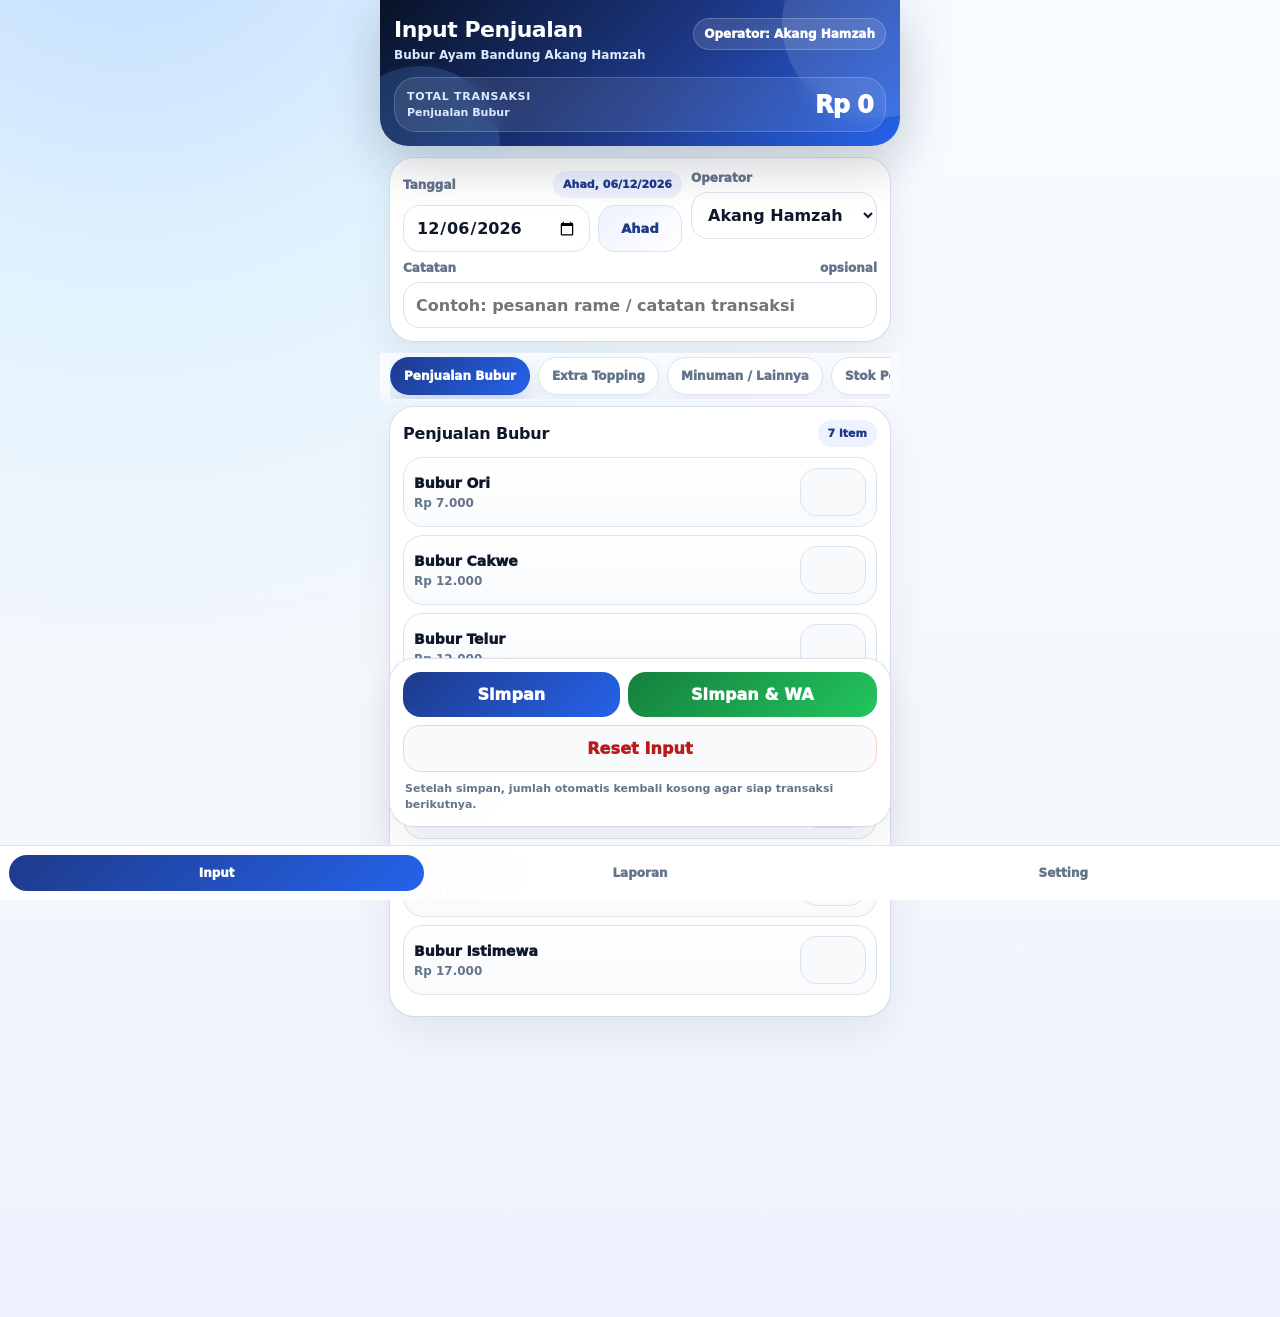
==== index1.html @ 3e0a3808 "Update and rename style.css to index1.html" ====
<!doctype html>
<html lang="id">
<head>
<meta charset="utf-8">
<meta name="viewport" content="width=device-width,initial-scale=1,viewport-fit=cover">
<title>Input Penjualan</title>
<style>
:root{
  --bg:#f4f7fb;--card:#ffffff;--text:#0f172a;--muted:#64748b;
  --primary:#1e3a8a;--accent:#2563eb;--line:#dbe3ef;
  --success:#15803d;--danger:#b91c1c;--soft:#eef2ff;--warning:#f59e0b;
}
*{box-sizing:border-box;-webkit-tap-highlight-color:transparent}
html{scroll-behavior:smooth}
body{
  margin:0;font-family:Inter,ui-sans-serif,system-ui,-apple-system,Segoe UI,Arial,sans-serif;
  background:
    radial-gradient(circle at 10% -10%,#bfdbfe 0,#e0f2fe 22%,transparent 46%),
    linear-gradient(180deg,#f8fbff 0%,var(--bg) 58%,#eef2ff 100%);
  color:var(--text);padding-bottom:106px;min-height:100vh;
}
button,input,select,textarea{font:inherit}
button{border:0;cursor:pointer}
.shell{max-width:520px;margin:0 auto}
.hero{
  position:sticky;top:0;z-index:20;overflow:hidden;color:white;
  background:linear-gradient(135deg,#081226 0%,var(--primary) 56%,var(--accent) 100%);
  padding:18px 14px 14px;border-radius:0 0 28px 28px;
  box-shadow:0 18px 50px #0f172a38;
}
.hero:before{content:"";position:absolute;right:-72px;top:-72px;width:190px;height:190px;border-radius:999px;background:#ffffff1f}
.hero:after{content:"";position:absolute;left:-40px;bottom:-80px;width:160px;height:160px;border-radius:999px;background:#60a5fa33}
.hero-inner{position:relative;z-index:1}
.topline{display:flex;align-items:flex-start;justify-content:space-between;gap:10px}
h1{margin:0;font-size:22px;letter-spacing:-.5px;line-height:1.05}
.brand{margin:6px 0 0;color:#dbeafe;font-size:12px;font-weight:850;line-height:1.35}
.operator-badge{display:inline-flex;align-items:center;gap:6px;background:#ffffff1f;border:1px solid #ffffff33;padding:8px 10px;border-radius:999px;font-size:12px;font-weight:950;white-space:nowrap;color:white}
.total-panel{margin-top:14px;display:grid;grid-template-columns:1fr auto;gap:12px;align-items:end;background:#ffffff17;border:1px solid #ffffff2e;border-radius:22px;padding:12px;backdrop-filter:blur(12px)}
.total-label{font-size:11px;color:#dbeafe;font-weight:900;text-transform:uppercase;letter-spacing:.7px}.total-money{font-size:24px;font-weight:1000;letter-spacing:-.7px}.hero-mini{font-size:11px;color:#dbeafe;font-weight:800;margin-top:3px}.wrap{padding:12px 10px 4px}.card{background:color-mix(in srgb,var(--card) 96%,white);border:1px solid #ffffff;box-shadow:0 16px 38px #0f172a12,0 0 0 1px #dbe3ef;border-radius:24px;padding:12px;margin-bottom:12px}.info-grid{display:grid;grid-template-columns:1.2fr .8fr;gap:9px}.field-title{display:flex;align-items:center;justify-content:space-between;gap:8px;margin-bottom:7px;font-size:12px;font-weight:1000;color:var(--muted)}
input,select,textarea{width:100%;border:1px solid var(--line);border-radius:17px;padding:12px;background:#fff;color:var(--text);outline:none;font-weight:900;min-height:46px}input:focus,select:focus,textarea:focus{border-color:#93c5fd;box-shadow:0 0 0 4px #dbeafe}.datebox{display:grid;grid-template-columns:1fr 84px;gap:8px}.day-chip{display:flex;align-items:center;justify-content:center;border-radius:17px;background:linear-gradient(135deg,var(--soft),#fff);border:1px solid var(--line);color:var(--primary);font-weight:1000;font-size:13px;min-height:46px}.catatan-wrap{margin-top:9px}.tabs-wrap{position:sticky;top:142px;z-index:15;padding:0 10px 8px;margin:0 -10px;background:linear-gradient(180deg,#f8fbff 0%,#f8fbffee 70%,transparent 100%)}.tabs{display:flex;gap:8px;overflow-x:auto;padding:4px 0;scrollbar-width:none}.tabs::-webkit-scrollbar{display:none}.tab-btn{flex:0 0 auto;padding:11px 13px;border-radius:999px;background:#fff;border:1px solid var(--line);box-shadow:0 8px 18px #0f172a0d;color:var(--muted);font-size:12px;font-weight:1000;white-space:nowrap}.tab-btn.on{background:linear-gradient(135deg,var(--primary),var(--accent));color:#fff;border-color:transparent;box-shadow:0 12px 24px #1e3a8a2e}.tab-panel{display:none}.tab-panel.on{display:block;animation:rise .18s ease-out}@keyframes rise{from{opacity:.3;transform:translateY(5px)}to{opacity:1;transform:none}}.section-title{display:flex;align-items:center;justify-content:space-between;gap:9px;margin-bottom:10px}.section-title b{font-size:16px;letter-spacing:-.2px}.pill{background:var(--soft);color:var(--primary);padding:7px 10px;border-radius:999px;font-weight:1000;font-size:11px;white-space:nowrap}.item-card{display:grid;grid-template-columns:1fr 66px;gap:9px;align-items:center;border:1px solid var(--line);border-radius:20px;padding:10px;margin:8px 0;background:linear-gradient(180deg,#fff,#f8fafc)}.item-card:focus-within{border-color:#93c5fd;box-shadow:0 0 0 4px #dbeafe}.item-name{font-weight:1000;font-size:14px;line-height:1.25}.price{margin-top:4px;font-size:12px;color:var(--muted);font-weight:900}.qty{height:48px;font-size:21px;font-weight:1000;text-align:center;border-radius:17px;background:#f8fafc;padding:6px}.qty.is-zero{color:transparent}.qty.is-zero:focus{color:var(--text)}.stok-card{border:1px solid var(--line);border-radius:20px;padding:10px;margin:8px 0;background:#fff}.stok-name{font-weight:1000;margin-bottom:9px;font-size:14px}.stok-grid{display:grid;grid-template-columns:1fr 1fr 1fr;gap:7px}.stok-label{font-size:10px;color:var(--muted);font-weight:950;margin-bottom:5px}.stok-grid input{min-height:42px;border-radius:14px;padding:8px;text-align:center}.stok-sisa{background:#f8fafc;color:var(--primary)}.check-grid{display:grid;grid-template-columns:1fr 1fr;gap:8px}.check-card{border:1px solid var(--line);border-radius:18px;padding:9px;background:#fff}.check-name{font-weight:1000;font-size:12px;line-height:1.25;margin-bottom:8px;min-height:30px}.seg{display:grid;grid-template-columns:1fr 1fr;gap:5px}.seg input{display:none}.seg span{display:block;text-align:center;border:1px solid var(--line);border-radius:13px;padding:8px 4px;font-size:11px;font-weight:1000;color:var(--muted);background:#f8fafc}.seg input:checked+span.cukup{background:#dcfce7;color:#166534;border-color:#86efac}.seg input:checked+span.kurang{background:#fee2e2;color:#991b1b;border-color:#fca5a5}.action-card{position:sticky;bottom:74px;z-index:16;margin-top:2px;background:#fffffff4;backdrop-filter:blur(16px)}.action-row{display:grid;grid-template-columns:1fr 1.15fr;gap:8px}.btn{width:100%;border-radius:18px;padding:13px 10px;font-weight:1000;letter-spacing:.1px}.primary{background:linear-gradient(135deg,var(--primary),var(--accent));color:white}.green{background:linear-gradient(135deg,var(--success),#22c55e);color:white}.ghost{background:#f8fafc;color:var(--danger);border:1px solid #fecaca}.small{font-size:11px;color:var(--muted);font-weight:800;line-height:1.45;margin:9px 2px 0}.nav{position:fixed;left:0;right:0;bottom:0;background:#fffffff2;backdrop-filter:blur(18px);border-top:1px solid var(--line);display:grid;grid-template-columns:repeat(3,1fr);gap:8px;padding:9px max(9px,env(safe-area-inset-left)) calc(9px + env(safe-area-inset-bottom));z-index:30}.nav a{border-radius:18px;padding:11px 6px;text-align:center;text-decoration:none;font-weight:1000;color:var(--muted);font-size:12px}.nav a.on{background:linear-gradient(135deg,var(--primary),var(--accent));color:white}.empty{border:1px dashed var(--line);border-radius:18px;padding:18px;text-align:center;color:var(--muted);font-weight:900;background:#f8fafc}@media(max-width:390px){.hero{padding-left:12px;padding-right:12px}.info-grid{grid-template-columns:1fr}.datebox{grid-template-columns:1fr 78px}.tab-btn{padding:10px 11px}.check-grid{grid-template-columns:1fr}.item-card{grid-template-columns:1fr 62px}.qty{height:45px;font-size:20px}.total-money{font-size:22px}.action-row{grid-template-columns:1fr}}
</style>
</head>
<body>
<div class="shell">
<header class="hero">
  <div class="hero-inner">
    <div class="topline">
      <div><h1>Input Penjualan</h1><p class="brand" data-brand></p></div>
      <div class="operator-badge" id="operatorBadge">Operator: -</div>
    </div>
    <div class="total-panel">
      <div><div class="total-label">Total transaksi</div><div class="hero-mini" id="activeInfo">Siap input</div></div>
      <div class="total-money" id="grand">Rp 0</div>
    </div>
  </div>
</header>
<main class="wrap">
  <section class="card">
    <div class="info-grid">
      <div>
        <div class="field-title"><span>Tanggal</span><span class="pill" id="hariMini">-</span></div>
        <div class="datebox"><input type="date" id="tanggal" onchange="updateHari()"><div class="day-chip" id="hariBox">-</div></div>
      </div>
      <div>
        <div class="field-title"><span>Operator</span></div>
        <select id="operator" onchange="setOperatorBadge()"></select>
      </div>
    </div>
    <div class="catatan-wrap">
      <div class="field-title"><span>Catatan</span><span>opsional</span></div>
      <input id="catatan" placeholder="Contoh: pesanan rame / catatan transaksi">
    </div>
  </section>

  <div class="tabs-wrap"><div class="tabs" id="tabs"></div></div>
  <div id="area"></div>

  <section class="card action-card">
    <div class="action-row">
      <button class="btn primary" onclick="simpan()">Simpan</button>
      <button class="btn green" onclick="kirimWA()">Simpan & WA</button>
    </div>
    <button class="btn ghost" onclick="resetForm()" style="margin-top:8px">Reset Input</button>
    <p class="small">Setelah simpan, jumlah otomatis kembali kosong agar siap transaksi berikutnya.</p>
  </section>
</main>
<div id="navbox"></div>
</div>
<script>
const DEFAULT_ITEMS={
  produk:[{nama:'Bubur Ori',harga:7000},{nama:'Bubur Cakwe',harga:12000},{nama:'Bubur Telur',harga:12000},{nama:'Bubur Ayam Suwir',harga:15000},{nama:'Bubur Abon',harga:17000},{nama:'Bubur Spesial',harga:13000},{nama:'Bubur Istimewa',harga:17000}],
  extra:[{nama:'Cakwe',harga:2000},{nama:'Ayam Suwir',harga:3000},{nama:'Abon',harga:5000},{nama:'Irisan Telur Dadar',harga:1000},{nama:'Telur Rebus',harga:1000},{nama:'Kuah',harga:500},{nama:'Krupuk',harga:500}],
  minuman:[{nama:'Puyuh',harga:3000},{nama:'Cleo',harga:1000},{nama:'Teh Anget',harga:3000},{nama:'Es Teh',harga:3000}],
  stok:['Paper Bowl','Tali Segel','Sendok','Krupuk','Kripik Pangsit','Bawang Goreng','Kacang Kedelai'],
  kurang:['Cleo','Tisu','Plastik Kecap','Plastik Kuah','Plastik Sambal','Kecap Asin','Kecap Manis','Lada','Kresek Kecil','Kresek Tanggung','Kresek Besar'],
  labels:{produk:'Penjualan Bubur',extra:'Extra Topping',minuman:'Minuman / Lainnya',stok:'Stok Perlengkapan',kurang:'Cek Barang'}
};
const DEFAULT_THEME={brand:'Bubur Ayam Bandung Akang Hamzah',bg:'#f4f7fb',card:'#ffffff',text:'#0f172a',primary:'#1e3a8a',accent:'#2563eb',success:'#15803d',danger:'#b91c1c'};
const DEFAULT_OPERATORS=['Akang Hamzah','Operator 1','Operator 2'];
let activeTab=localStorage.getItem('active_input_tab')||'produk';
function today(){return new Date(Date.now()-new Date().getTimezoneOffset()*60000).toISOString().slice(0,10)}
function namaHari(tgl){const hari=['Ahad','Senin','Selasa','Rabu','Kamis',"Jum'at",'Sabtu'];return hari[new Date(tgl).getDay()]||''}
function rp(n){return 'Rp '+Number(n||0).toLocaleString('id-ID')}
function clone(o){return JSON.parse(JSON.stringify(o))}
function safeJSON(key,def){try{return JSON.parse(localStorage.getItem(key)||'null')||def}catch(e){return def}}
function esc(s){return String(s??'').replace(/[&<>"']/g,m=>({'&':'&amp;','<':'&lt;','>':'&gt;','"':'&quot;',"'":'&#039;'}[m]))}
function getItems(){let x=safeJSON('app_items',null);if(!x){x=clone(DEFAULT_ITEMS);localStorage.setItem('app_items',JSON.stringify(x))}if(!x.labels)x.labels=clone(DEFAULT_ITEMS.labels);['produk','extra','minuman','stok','kurang'].forEach(k=>{if(!x[k])x[k]=clone(DEFAULT_ITEMS[k])});return x}
function getTheme(){return Object.assign({},DEFAULT_THEME,safeJSON('app_theme',{}))}
function getOperators(){let ops=safeJSON('app_operators',null);if(!Array.isArray(ops)||!ops.length){ops=clone(DEFAULT_OPERATORS);localStorage.setItem('app_operators',JSON.stringify(ops))}return ops}
function applyTheme(){const t=getTheme();['bg','card','text','primary','accent','success','danger'].forEach(k=>document.documentElement.style.setProperty('--'+k,t[k]));document.querySelector('[data-brand]').textContent=t.brand||DEFAULT_THEME.brand}
function nav(active){return `<nav class="nav"><a class="${active==='input'?'on':''}" href="index.html">Input</a><a class="${active==='laporan'?'on':''}" href="laporan.html">Laporan</a><a class="${active==='setting'?'on':''}" href="setting.html">Setting</a></nav>`}
let items=getItems();
function label(k,fallback){return (items.labels&&items.labels[k])||fallback}
function renderOperator(){const ops=getOperators();operator.innerHTML=ops.map(n=>`<option value="${esc(n)}">${esc(n)}</option>`).join('');operator.value=localStorage.getItem('last_operator')||ops[0]||'';setOperatorBadge()}
function updateHari(){const h=namaHari(tanggal.value);hariBox.textContent=h;hariMini.textContent=h?`${h}, ${formatTanggalPendek(tanggal.value)}`:'-'}
function formatTanggalPendek(t){if(!t)return '-';const [y,m,d]=t.split('-');return `${d}/${m}/${y}`}
function setOperatorBadge(){localStorage.setItem('last_operator',operator.value||'');operatorBadge.textContent='Operator: '+(operator.value||'-')}
function qtyInput(id){return `<input class="qty is-zero" type="number" inputmode="numeric" min="0" value="0" id="${id}" onfocus="clearZero(this)" onblur="restoreZero(this)" oninput="markZero(this);hitung()">`}
function clearZero(el){if(el.value==='0')el.value='';markZero(el)}
function restoreZero(el){if(el.value===''||Number(el.value)<0)el.value='0';markZero(el);hitung()}
function markZero(el){el.classList.toggle('is-zero',Number(el.value||0)===0)}
function switchTab(k){activeTab=k;localStorage.setItem('active_input_tab',k);document.querySelectorAll('.tab-btn').forEach(b=>b.classList.toggle('on',b.dataset.tab===k));document.querySelectorAll('.tab-panel').forEach(p=>p.classList.toggle('on',p.id==='panel_'+k));activeInfo.textContent=document.querySelector(`.tab-btn[data-tab="${k}"]`)?.textContent||'Siap input'}
function renderTabs(){const data=[['produk',label('produk','Penjualan Bubur')],['extra',label('extra','Extra Topping')],['minuman',label('minuman','Minuman / Lainnya')],['stok',label('stok','Stok Perlengkapan')],['kurang',label('kurang','Cek Barang')]];tabs.innerHTML=data.map(([k,t])=>`<button class="tab-btn ${activeTab===k?'on':''}" data-tab="${k}" onclick="switchTab('${k}')">${esc(t)}</button>`).join('')}
function renderItemPanel(key,title){let list=items[key]||[];return `<section class="card tab-panel ${activeTab===key?'on':''}" id="panel_${key}"><div class="section-title"><b>${esc(title)}</b><span class="pill">${list.length} item</span></div>${list.length?list.map((it,i)=>`<div class="item-card"><div><div class="item-name">${esc(it.nama)}</div><div class="price">${rp(it.harga)}</div></div>${qtyInput(`${key}_${i}`)}</div>`).join(''):'<div class="empty">Belum ada item.</div>'}</section>`}
function renderStokPanel(){return `<section class="card tab-panel ${activeTab==='stok'?'on':''}" id="panel_stok"><div class="section-title"><b>${esc(label('stok','Stok Perlengkapan'))}</b><span class="pill">Awal - Laku = Sisa</span></div>${items.stok.map((n,i)=>`<div class="stok-card"><div class="stok-name">${esc(n)}</div><div class="stok-grid"><div><div class="stok-label">Awal</div><input type="number" inputmode="numeric" min="0" value="0" id="stok_awal_${i}" onfocus="clearZero(this)" onblur="restoreZero(this)" oninput="markZero(this);hitungStok(${i})" class="is-zero"></div><div><div class="stok-label">Laku</div><input type="number" inputmode="numeric" min="0" value="0" id="stok_laku_${i}" onfocus="clearZero(this)" onblur="restoreZero(this)" oninput="markZero(this);hitungStok(${i})" class="is-zero"></div><div><div class="stok-label">Sisa</div><input class="stok-sisa" type="number" id="stok_sisa_${i}" value="0" readonly></div></div></div>`).join('')}</section>`}
function renderKurangPanel(){return `<section class="card tab-panel ${activeTab==='kurang'?'on':''}" id="panel_kurang"><div class="section-title"><b>${esc(label('kurang','Cek Barang'))}</b><span class="pill">Cukup / Kurang</span></div><div class="check-grid">${items.kurang.map((n,i)=>`<div class="check-card"><div class="check-name">${esc(n)}</div><div class="seg"><label><input type="radio" name="cek_${i}" value="cukup" checked><span class="cukup">Cukup</span></label><label><input type="radio" name="cek_${i}" value="kurang"><span class="kurang">Kurang</span></label></div></div>`).join('')}</div></section>`}
function render(){renderTabs();area.innerHTML=renderItemPanel('produk',label('produk','Penjualan Bubur'))+renderItemPanel('extra',label('extra','Extra Topping'))+renderItemPanel('minuman',label('minuman','Minuman / Lainnya'))+renderStokPanel()+renderKurangPanel();document.querySelectorAll('.qty,input[type=number]').forEach(markZero);switchTab(activeTab);hitung()}
function hitungStok(i){const awal=+document.getElementById('stok_awal_'+i).value||0;const laku=+document.getElementById('stok_laku_'+i).value||0;document.getElementById('stok_sisa_'+i).value=Math.max(awal-laku,0)}
function ambilKel(k){return items[k].map((it,i)=>{let el=document.getElementById(`${k}_${i}`);let jumlah=+el?.value||0;return {nama:it.nama,harga:+it.harga||0,jumlah,total:jumlah*(+it.harga||0)}})}
function statusCek(i){return document.querySelector(`input[name="cek_${i}"]:checked`)?.value||'cukup'}
function buatData(){let produk=ambilKel('produk'),extra=ambilKel('extra'),minuman=ambilKel('minuman');let total=[...produk,...extra,...minuman].reduce((a,b)=>a+b.total,0);return {id:Date.now(),waktu:new Date().toLocaleString('id-ID'),tanggal:tanggal.value,hari:namaHari(tanggal.value),operator:operator.value||'',catatan:catatan.value,labels:items.labels||{},produk,extra,minuman,stok:items.stok.map((nama,i)=>{let awal=+document.getElementById('stok_awal_'+i).value||0;let laku=+document.getElementById('stok_laku_'+i).value||0;let sisa=Math.max(awal-laku,0);return {nama,awal,laku,sisa}}),kurang:items.kurang.map((nama,i)=>{let status=statusCek(i);return {nama,status,kurang:status==='kurang'}}),total}}
function hitung(){let total=0;['produk','extra','minuman'].forEach(k=>items[k].forEach((it,i)=>{total+=(+document.getElementById(`${k}_${i}`)?.value||0)*(+it.harga||0)}));grand.textContent=rp(total)}
function simpan(noAlert=false){let d=buatData();let key='laporan_'+d.tanggal;let arr=safeJSON(key,[]);if(!Array.isArray(arr))arr=[arr];arr.push(d);localStorage.setItem(key,JSON.stringify(arr));if(!noAlert)alert('Tersimpan');resetForm();updateHari()}
function resetForm(){document.querySelectorAll('input[type=number]:not([readonly])').forEach(x=>{x.value='0';markZero(x)});document.querySelectorAll('[id^="stok_sisa_"]').forEach(x=>x.value='0');document.querySelectorAll('.seg input[value="cukup"]').forEach(x=>x.checked=true);catatan.value='';hitung()}
function kirimWA(){let d=buatData();simpan(true);let txt=`*LAPORAN PENJUALAN*\nHari/Tanggal: ${d.hari}, ${d.tanggal}\nWaktu: ${d.waktu}\nOperator: ${d.operator||'-'}\n\n`;[['produk',label('produk','Penjualan Bubur')],['extra',label('extra','Extra Topping')],['minuman',label('minuman','Minuman / Lainnya')]].forEach(([k,judul])=>{let ada=d[k].filter(x=>x.jumlah>0);txt+=`*${judul}*\n`+(ada.length?ada.map(x=>`${x.nama} ${x.jumlah} = ${rp(x.total)}`).join('\n'):'-')+'\n\n'});let stokAda=d.stok.filter(x=>x.awal>0||x.laku>0||x.sisa>0);if(stokAda.length){txt+='*STOK PERLENGKAPAN*\n'+stokAda.map(x=>`${x.nama}: awal ${x.awal}, laku ${x.laku}, sisa ${x.sisa}`).join('\n')+'\n\n'}let kurang=d.kurang.filter(x=>x.kurang);if(kurang.length)txt+='*BARANG KURANG*\n'+kurang.map(x=>'- '+x.nama).join('\n')+'\n\n';txt+=`*TOTAL: ${rp(d.total)}*`;if(d.catatan)txt+=`\nCatatan: ${d.catatan}`;window.open('https://wa.me/?text='+encodeURIComponent(txt),'_blank')}
tanggal.value=today();navbox.innerHTML=nav('input');applyTheme();renderOperator();updateHari();render();
</script>
</body>
</html>
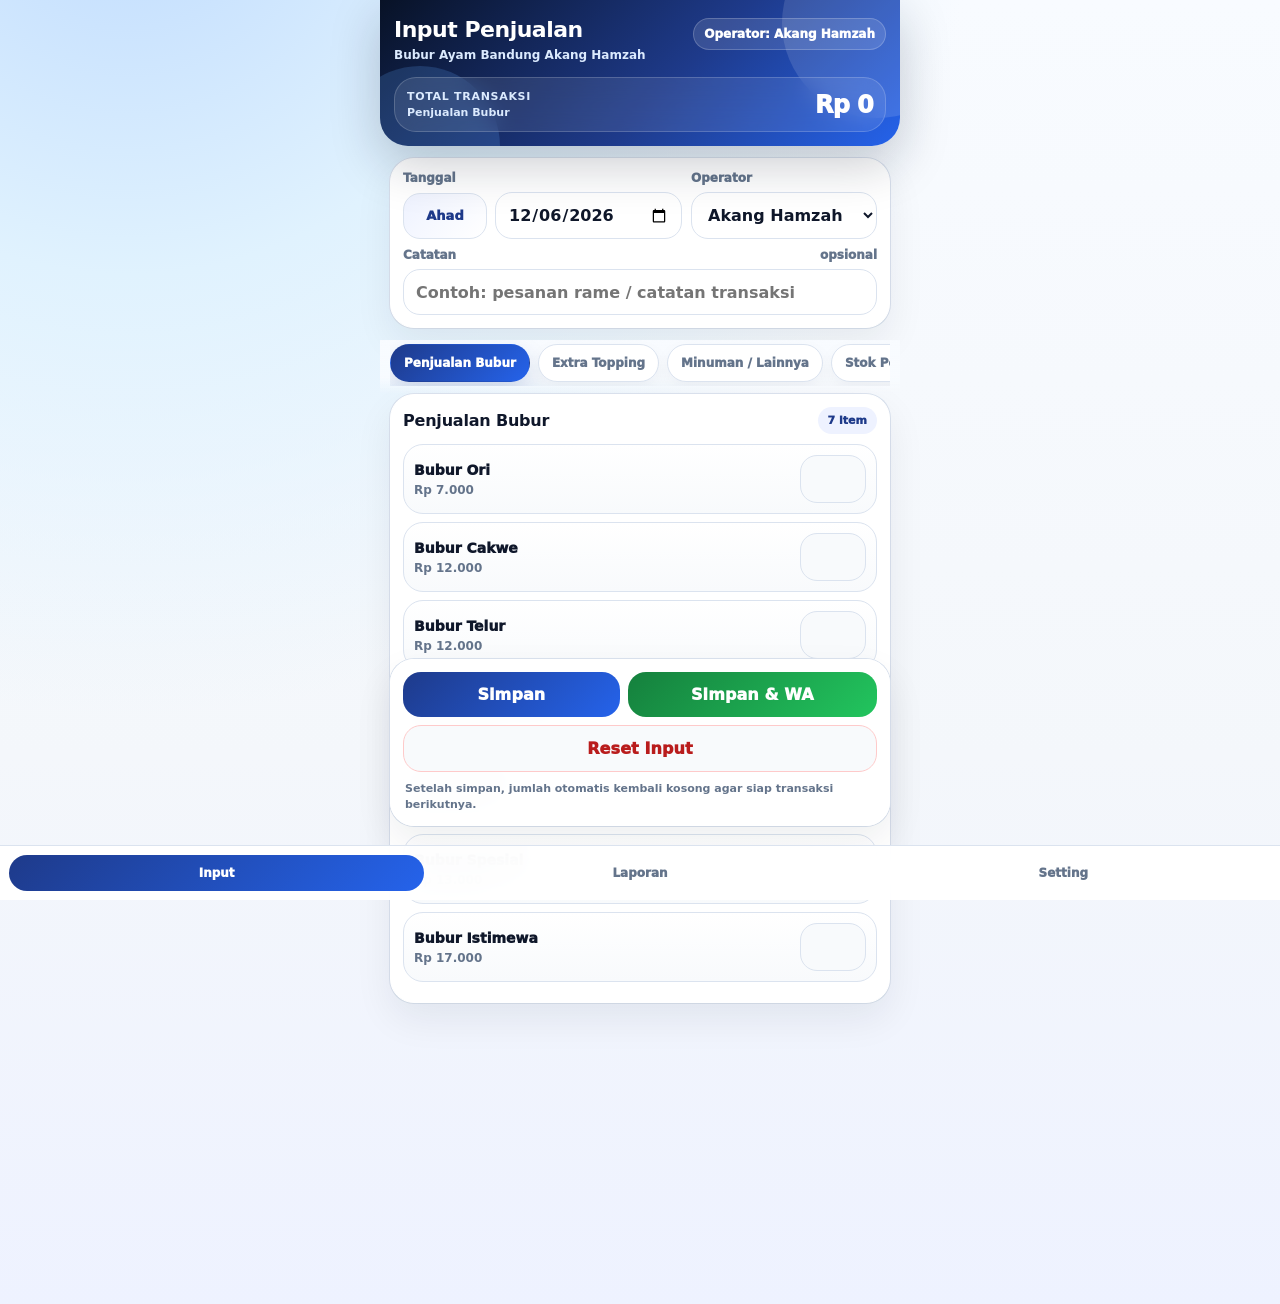
==== commit 6bc30a52: "Update index1.html" ====
--- a/index1.html
+++ b/index1.html
@@ -37,7 +37,7 @@
 .operator-badge{display:inline-flex;align-items:center;gap:6px;background:#ffffff1f;border:1px solid #ffffff33;padding:8px 10px;border-radius:999px;font-size:12px;font-weight:950;white-space:nowrap;color:white}
 .total-panel{margin-top:14px;display:grid;grid-template-columns:1fr auto;gap:12px;align-items:end;background:#ffffff17;border:1px solid #ffffff2e;border-radius:22px;padding:12px;backdrop-filter:blur(12px)}
 .total-label{font-size:11px;color:#dbeafe;font-weight:900;text-transform:uppercase;letter-spacing:.7px}.total-money{font-size:24px;font-weight:1000;letter-spacing:-.7px}.hero-mini{font-size:11px;color:#dbeafe;font-weight:800;margin-top:3px}.wrap{padding:12px 10px 4px}.card{background:color-mix(in srgb,var(--card) 96%,white);border:1px solid #ffffff;box-shadow:0 16px 38px #0f172a12,0 0 0 1px #dbe3ef;border-radius:24px;padding:12px;margin-bottom:12px}.info-grid{display:grid;grid-template-columns:1.2fr .8fr;gap:9px}.field-title{display:flex;align-items:center;justify-content:space-between;gap:8px;margin-bottom:7px;font-size:12px;font-weight:1000;color:var(--muted)}
-input,select,textarea{width:100%;border:1px solid var(--line);border-radius:17px;padding:12px;background:#fff;color:var(--text);outline:none;font-weight:900;min-height:46px}input:focus,select:focus,textarea:focus{border-color:#93c5fd;box-shadow:0 0 0 4px #dbeafe}.datebox{display:grid;grid-template-columns:1fr 84px;gap:8px}.day-chip{display:flex;align-items:center;justify-content:center;border-radius:17px;background:linear-gradient(135deg,var(--soft),#fff);border:1px solid var(--line);color:var(--primary);font-weight:1000;font-size:13px;min-height:46px}.catatan-wrap{margin-top:9px}.tabs-wrap{position:sticky;top:142px;z-index:15;padding:0 10px 8px;margin:0 -10px;background:linear-gradient(180deg,#f8fbff 0%,#f8fbffee 70%,transparent 100%)}.tabs{display:flex;gap:8px;overflow-x:auto;padding:4px 0;scrollbar-width:none}.tabs::-webkit-scrollbar{display:none}.tab-btn{flex:0 0 auto;padding:11px 13px;border-radius:999px;background:#fff;border:1px solid var(--line);box-shadow:0 8px 18px #0f172a0d;color:var(--muted);font-size:12px;font-weight:1000;white-space:nowrap}.tab-btn.on{background:linear-gradient(135deg,var(--primary),var(--accent));color:#fff;border-color:transparent;box-shadow:0 12px 24px #1e3a8a2e}.tab-panel{display:none}.tab-panel.on{display:block;animation:rise .18s ease-out}@keyframes rise{from{opacity:.3;transform:translateY(5px)}to{opacity:1;transform:none}}.section-title{display:flex;align-items:center;justify-content:space-between;gap:9px;margin-bottom:10px}.section-title b{font-size:16px;letter-spacing:-.2px}.pill{background:var(--soft);color:var(--primary);padding:7px 10px;border-radius:999px;font-weight:1000;font-size:11px;white-space:nowrap}.item-card{display:grid;grid-template-columns:1fr 66px;gap:9px;align-items:center;border:1px solid var(--line);border-radius:20px;padding:10px;margin:8px 0;background:linear-gradient(180deg,#fff,#f8fafc)}.item-card:focus-within{border-color:#93c5fd;box-shadow:0 0 0 4px #dbeafe}.item-name{font-weight:1000;font-size:14px;line-height:1.25}.price{margin-top:4px;font-size:12px;color:var(--muted);font-weight:900}.qty{height:48px;font-size:21px;font-weight:1000;text-align:center;border-radius:17px;background:#f8fafc;padding:6px}.qty.is-zero{color:transparent}.qty.is-zero:focus{color:var(--text)}.stok-card{border:1px solid var(--line);border-radius:20px;padding:10px;margin:8px 0;background:#fff}.stok-name{font-weight:1000;margin-bottom:9px;font-size:14px}.stok-grid{display:grid;grid-template-columns:1fr 1fr 1fr;gap:7px}.stok-label{font-size:10px;color:var(--muted);font-weight:950;margin-bottom:5px}.stok-grid input{min-height:42px;border-radius:14px;padding:8px;text-align:center}.stok-sisa{background:#f8fafc;color:var(--primary)}.check-grid{display:grid;grid-template-columns:1fr 1fr;gap:8px}.check-card{border:1px solid var(--line);border-radius:18px;padding:9px;background:#fff}.check-name{font-weight:1000;font-size:12px;line-height:1.25;margin-bottom:8px;min-height:30px}.seg{display:grid;grid-template-columns:1fr 1fr;gap:5px}.seg input{display:none}.seg span{display:block;text-align:center;border:1px solid var(--line);border-radius:13px;padding:8px 4px;font-size:11px;font-weight:1000;color:var(--muted);background:#f8fafc}.seg input:checked+span.cukup{background:#dcfce7;color:#166534;border-color:#86efac}.seg input:checked+span.kurang{background:#fee2e2;color:#991b1b;border-color:#fca5a5}.action-card{position:sticky;bottom:74px;z-index:16;margin-top:2px;background:#fffffff4;backdrop-filter:blur(16px)}.action-row{display:grid;grid-template-columns:1fr 1.15fr;gap:8px}.btn{width:100%;border-radius:18px;padding:13px 10px;font-weight:1000;letter-spacing:.1px}.primary{background:linear-gradient(135deg,var(--primary),var(--accent));color:white}.green{background:linear-gradient(135deg,var(--success),#22c55e);color:white}.ghost{background:#f8fafc;color:var(--danger);border:1px solid #fecaca}.small{font-size:11px;color:var(--muted);font-weight:800;line-height:1.45;margin:9px 2px 0}.nav{position:fixed;left:0;right:0;bottom:0;background:#fffffff2;backdrop-filter:blur(18px);border-top:1px solid var(--line);display:grid;grid-template-columns:repeat(3,1fr);gap:8px;padding:9px max(9px,env(safe-area-inset-left)) calc(9px + env(safe-area-inset-bottom));z-index:30}.nav a{border-radius:18px;padding:11px 6px;text-align:center;text-decoration:none;font-weight:1000;color:var(--muted);font-size:12px}.nav a.on{background:linear-gradient(135deg,var(--primary),var(--accent));color:white}.empty{border:1px dashed var(--line);border-radius:18px;padding:18px;text-align:center;color:var(--muted);font-weight:900;background:#f8fafc}@media(max-width:390px){.hero{padding-left:12px;padding-right:12px}.info-grid{grid-template-columns:1fr}.datebox{grid-template-columns:1fr 78px}.tab-btn{padding:10px 11px}.check-grid{grid-template-columns:1fr}.item-card{grid-template-columns:1fr 62px}.qty{height:45px;font-size:20px}.total-money{font-size:22px}.action-row{grid-template-columns:1fr}}
+input,select,textarea{width:100%;border:1px solid var(--line);border-radius:17px;padding:12px;background:#fff;color:var(--text);outline:none;font-weight:900;min-height:46px}input:focus,select:focus,textarea:focus{border-color:#93c5fd;box-shadow:0 0 0 4px #dbeafe}.datebox{display:grid;grid-template-columns:84px 1fr;gap:8px;align-items:center}.day-chip{display:flex;align-items:center;justify-content:center;border-radius:17px;background:linear-gradient(135deg,var(--soft),#fff);border:1px solid var(--line);color:var(--primary);font-weight:1000;font-size:13px;min-height:46px}.catatan-wrap{margin-top:9px}.tabs-wrap{position:sticky;top:142px;z-index:15;padding:0 10px 8px;margin:0 -10px;background:linear-gradient(180deg,#f8fbff 0%,#f8fbffee 70%,transparent 100%)}.tabs{display:flex;gap:8px;overflow-x:auto;padding:4px 0;scrollbar-width:none}.tabs::-webkit-scrollbar{display:none}.tab-btn{flex:0 0 auto;padding:11px 13px;border-radius:999px;background:#fff;border:1px solid var(--line);box-shadow:0 8px 18px #0f172a0d;color:var(--muted);font-size:12px;font-weight:1000;white-space:nowrap}.tab-btn.on{background:linear-gradient(135deg,var(--primary),var(--accent));color:#fff;border-color:transparent;box-shadow:0 12px 24px #1e3a8a2e}.tab-panel{display:none}.tab-panel.on{display:block;animation:rise .18s ease-out}@keyframes rise{from{opacity:.3;transform:translateY(5px)}to{opacity:1;transform:none}}.section-title{display:flex;align-items:center;justify-content:space-between;gap:9px;margin-bottom:10px}.section-title b{font-size:16px;letter-spacing:-.2px}.pill{background:var(--soft);color:var(--primary);padding:7px 10px;border-radius:999px;font-weight:1000;font-size:11px;white-space:nowrap}.item-card{display:grid;grid-template-columns:1fr 66px;gap:9px;align-items:center;border:1px solid var(--line);border-radius:20px;padding:10px;margin:8px 0;background:linear-gradient(180deg,#fff,#f8fafc)}.item-card:focus-within{border-color:#93c5fd;box-shadow:0 0 0 4px #dbeafe}.item-name{font-weight:1000;font-size:14px;line-height:1.25}.price{margin-top:4px;font-size:12px;color:var(--muted);font-weight:900}.qty{height:48px;font-size:21px;font-weight:1000;text-align:center;border-radius:17px;background:#f8fafc;padding:6px}.qty.is-zero{color:transparent}.qty.is-zero:focus{color:var(--text)}.stok-card{border:1px solid var(--line);border-radius:20px;padding:10px;margin:8px 0;background:#fff}.stok-name{font-weight:1000;margin-bottom:9px;font-size:14px}.stok-grid{display:grid;grid-template-columns:1fr 1fr 1fr;gap:7px}.stok-label{font-size:10px;color:var(--muted);font-weight:950;margin-bottom:5px}.stok-grid input{min-height:42px;border-radius:14px;padding:8px;text-align:center}.stok-sisa{background:#f8fafc;color:var(--primary)}.check-grid{display:grid;grid-template-columns:1fr 1fr;gap:8px}.check-card{border:1px solid var(--line);border-radius:18px;padding:9px;background:#fff}.check-name{font-weight:1000;font-size:12px;line-height:1.25;margin-bottom:8px;min-height:30px}.seg{display:grid;grid-template-columns:1fr 1fr;gap:5px}.seg input{display:none}.seg span{display:block;text-align:center;border:1px solid var(--line);border-radius:13px;padding:8px 4px;font-size:11px;font-weight:1000;color:var(--muted);background:#f8fafc}.seg input:checked+span.cukup{background:#dcfce7;color:#166534;border-color:#86efac}.seg input:checked+span.kurang{background:#fee2e2;color:#991b1b;border-color:#fca5a5}.action-card{position:sticky;bottom:74px;z-index:16;margin-top:2px;background:#fffffff4;backdrop-filter:blur(16px)}.action-row{display:grid;grid-template-columns:1fr 1.15fr;gap:8px}.btn{width:100%;border-radius:18px;padding:13px 10px;font-weight:1000;letter-spacing:.1px}.primary{background:linear-gradient(135deg,var(--primary),var(--accent));color:white}.green{background:linear-gradient(135deg,var(--success),#22c55e);color:white}.ghost{background:#f8fafc;color:var(--danger);border:1px solid #fecaca}.small{font-size:11px;color:var(--muted);font-weight:800;line-height:1.45;margin:9px 2px 0}.nav{position:fixed;left:0;right:0;bottom:0;background:#fffffff2;backdrop-filter:blur(18px);border-top:1px solid var(--line);display:grid;grid-template-columns:repeat(3,1fr);gap:8px;padding:9px max(9px,env(safe-area-inset-left)) calc(9px + env(safe-area-inset-bottom));z-index:30}.nav a{border-radius:18px;padding:11px 6px;text-align:center;text-decoration:none;font-weight:1000;color:var(--muted);font-size:12px}.nav a.on{background:linear-gradient(135deg,var(--primary),var(--accent));color:white}.empty{border:1px dashed var(--line);border-radius:18px;padding:18px;text-align:center;color:var(--muted);font-weight:900;background:#f8fafc}@media(max-width:390px){.hero{padding-left:12px;padding-right:12px}.info-grid{grid-template-columns:1fr}.datebox{grid-template-columns:78px 1fr}.tab-btn{padding:10px 11px}.check-grid{grid-template-columns:1fr}.item-card{grid-template-columns:1fr 62px}.qty{height:45px;font-size:20px}.total-money{font-size:22px}.action-row{grid-template-columns:1fr}}
 </style>
 </head>
 <body>
@@ -58,8 +58,8 @@
   <section class="card">
     <div class="info-grid">
       <div>
-        <div class="field-title"><span>Tanggal</span><span class="pill" id="hariMini">-</span></div>
-        <div class="datebox"><input type="date" id="tanggal" onchange="updateHari()"><div class="day-chip" id="hariBox">-</div></div>
+        <div class="field-title"><span>Tanggal</span></div>
+        <div class="datebox"><div class="day-chip" id="hariBox">-</div><input type="date" id="tanggal" onchange="updateHari()"></div>
       </div>
       <div>
         <div class="field-title"><span>Operator</span></div>
@@ -112,7 +112,7 @@
 let items=getItems();
 function label(k,fallback){return (items.labels&&items.labels[k])||fallback}
 function renderOperator(){const ops=getOperators();operator.innerHTML=ops.map(n=>`<option value="${esc(n)}">${esc(n)}</option>`).join('');operator.value=localStorage.getItem('last_operator')||ops[0]||'';setOperatorBadge()}
-function updateHari(){const h=namaHari(tanggal.value);hariBox.textContent=h;hariMini.textContent=h?`${h}, ${formatTanggalPendek(tanggal.value)}`:'-'}
+function updateHari(){const h=namaHari(tanggal.value);hariBox.textContent=h||'-'}
 function formatTanggalPendek(t){if(!t)return '-';const [y,m,d]=t.split('-');return `${d}/${m}/${y}`}
 function setOperatorBadge(){localStorage.setItem('last_operator',operator.value||'');operatorBadge.textContent='Operator: '+(operator.value||'-')}
 function qtyInput(id){return `<input class="qty is-zero" type="number" inputmode="numeric" min="0" value="0" id="${id}" onfocus="clearZero(this)" onblur="restoreZero(this)" oninput="markZero(this);hitung()">`}
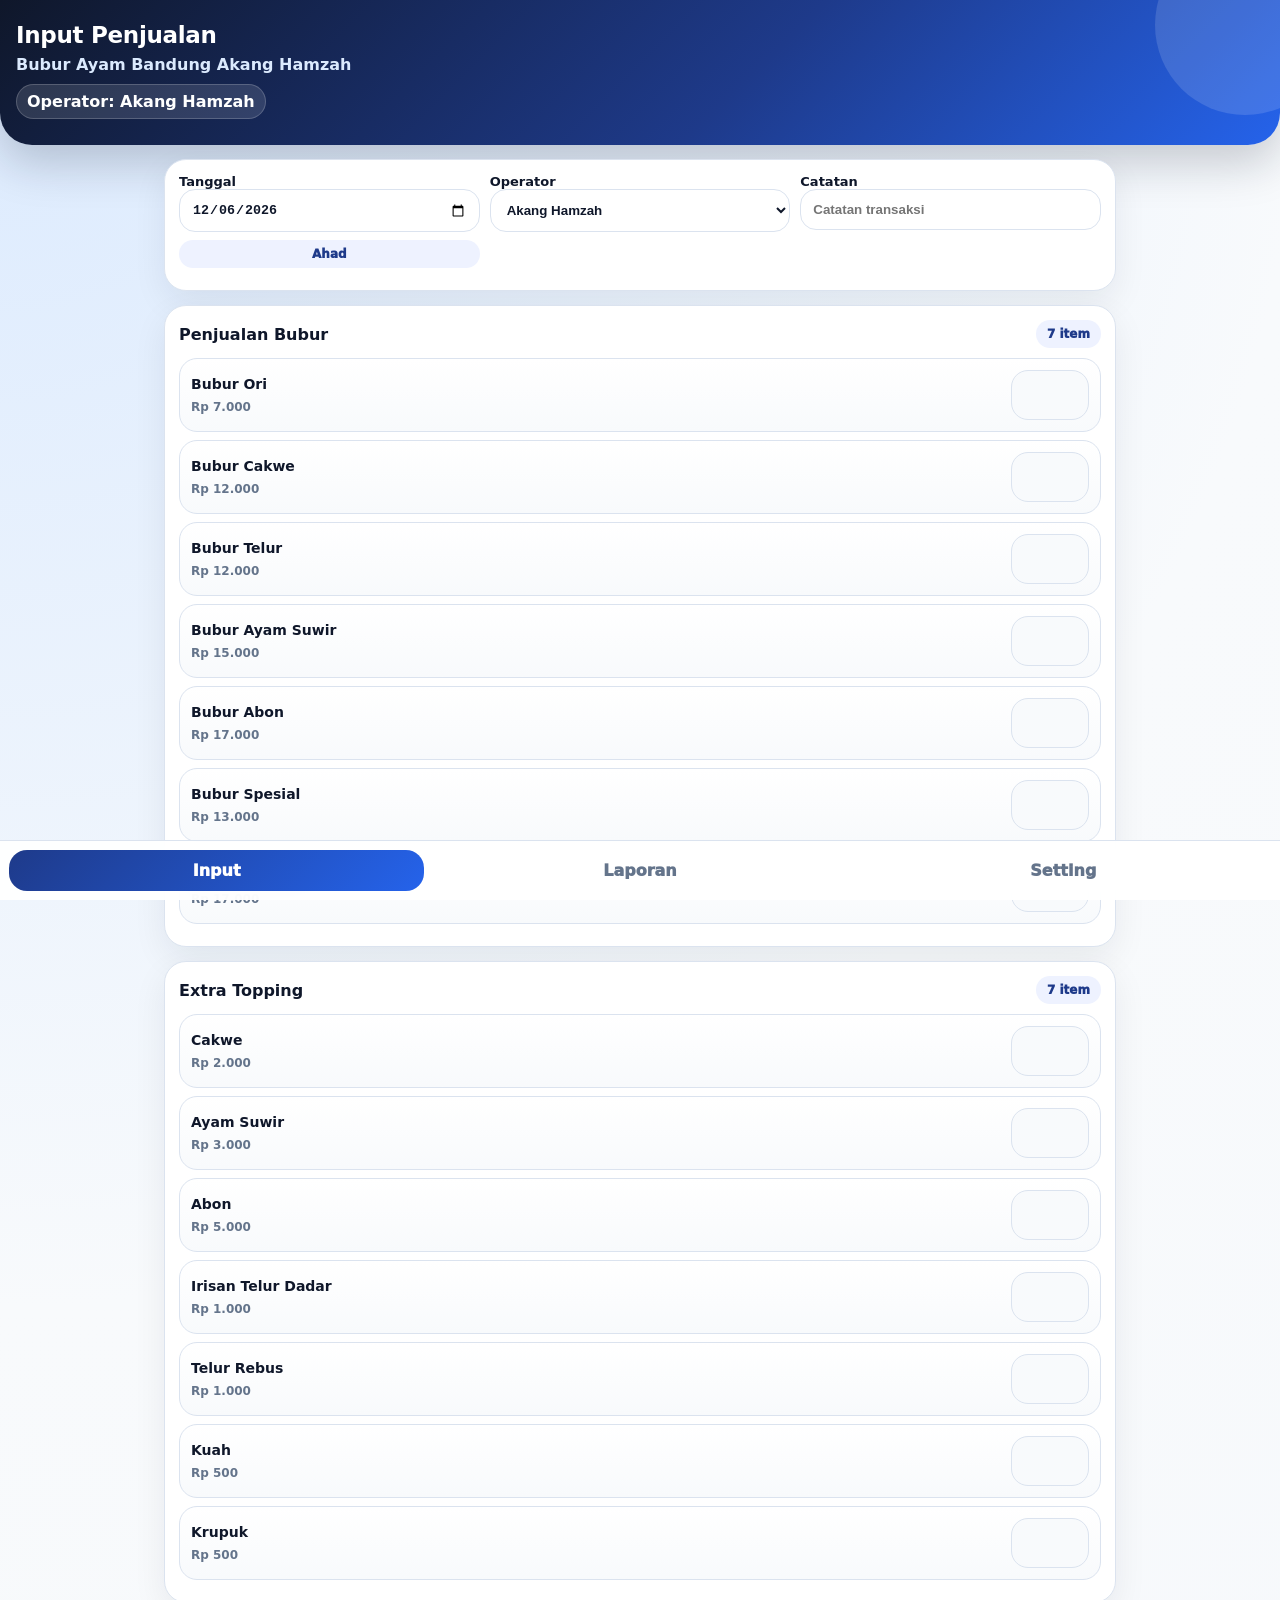
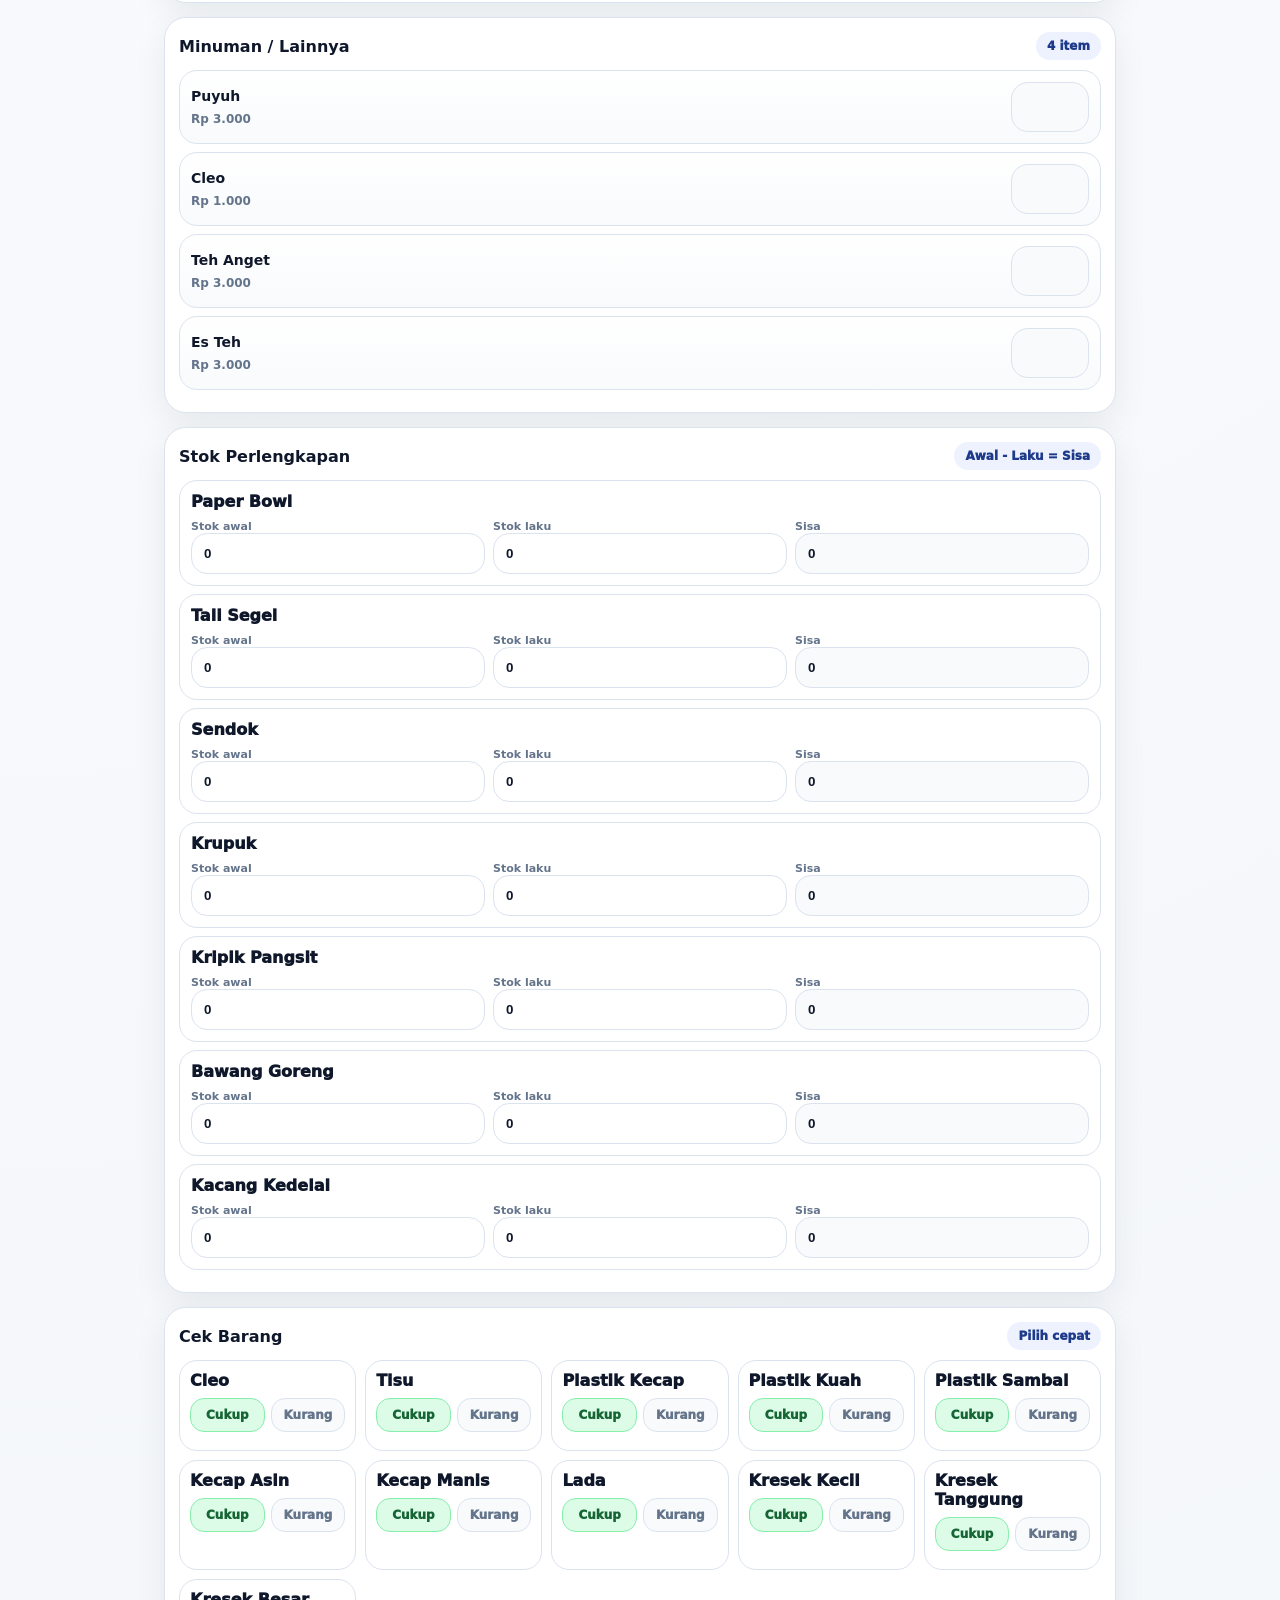
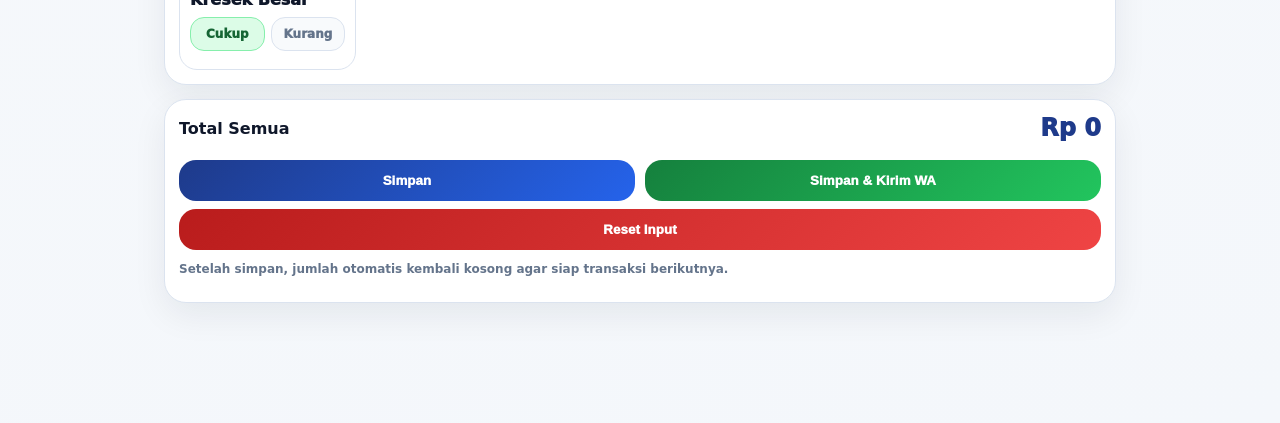
==== commit 49780ddc: "Update index1.html" ====
--- a/index1.html
+++ b/index1.html
@@ -8,84 +8,203 @@
 :root{
   --bg:#f4f7fb;--card:#ffffff;--text:#0f172a;--muted:#64748b;
   --primary:#1e3a8a;--accent:#2563eb;--line:#dbe3ef;
-  --success:#15803d;--danger:#b91c1c;--soft:#eef2ff;--warning:#f59e0b;
-}
-*{box-sizing:border-box;-webkit-tap-highlight-color:transparent}
+  --success:#15803d;--danger:#b91c1c;--soft:#eef2ff;
+}
+*{box-sizing:border-box}
 html{scroll-behavior:smooth}
 body{
-  margin:0;font-family:Inter,ui-sans-serif,system-ui,-apple-system,Segoe UI,Arial,sans-serif;
+  margin:0;font-family:Inter,system-ui,-apple-system,Segoe UI,Arial,sans-serif;
   background:
-    radial-gradient(circle at 10% -10%,#bfdbfe 0,#e0f2fe 22%,transparent 46%),
-    linear-gradient(180deg,#f8fbff 0%,var(--bg) 58%,#eef2ff 100%);
-  color:var(--text);padding-bottom:106px;min-height:100vh;
-}
-button,input,select,textarea{font:inherit}
-button{border:0;cursor:pointer}
-.shell{max-width:520px;margin:0 auto}
-.hero{
-  position:sticky;top:0;z-index:20;overflow:hidden;color:white;
-  background:linear-gradient(135deg,#081226 0%,var(--primary) 56%,var(--accent) 100%);
-  padding:18px 14px 14px;border-radius:0 0 28px 28px;
-  box-shadow:0 18px 50px #0f172a38;
-}
-.hero:before{content:"";position:absolute;right:-72px;top:-72px;width:190px;height:190px;border-radius:999px;background:#ffffff1f}
-.hero:after{content:"";position:absolute;left:-40px;bottom:-80px;width:160px;height:160px;border-radius:999px;background:#60a5fa33}
-.hero-inner{position:relative;z-index:1}
-.topline{display:flex;align-items:flex-start;justify-content:space-between;gap:10px}
-h1{margin:0;font-size:22px;letter-spacing:-.5px;line-height:1.05}
-.brand{margin:6px 0 0;color:#dbeafe;font-size:12px;font-weight:850;line-height:1.35}
-.operator-badge{display:inline-flex;align-items:center;gap:6px;background:#ffffff1f;border:1px solid #ffffff33;padding:8px 10px;border-radius:999px;font-size:12px;font-weight:950;white-space:nowrap;color:white}
-.total-panel{margin-top:14px;display:grid;grid-template-columns:1fr auto;gap:12px;align-items:end;background:#ffffff17;border:1px solid #ffffff2e;border-radius:22px;padding:12px;backdrop-filter:blur(12px)}
-.total-label{font-size:11px;color:#dbeafe;font-weight:900;text-transform:uppercase;letter-spacing:.7px}.total-money{font-size:24px;font-weight:1000;letter-spacing:-.7px}.hero-mini{font-size:11px;color:#dbeafe;font-weight:800;margin-top:3px}.wrap{padding:12px 10px 4px}.card{background:color-mix(in srgb,var(--card) 96%,white);border:1px solid #ffffff;box-shadow:0 16px 38px #0f172a12,0 0 0 1px #dbe3ef;border-radius:24px;padding:12px;margin-bottom:12px}.info-grid{display:grid;grid-template-columns:1.2fr .8fr;gap:9px}.field-title{display:flex;align-items:center;justify-content:space-between;gap:8px;margin-bottom:7px;font-size:12px;font-weight:1000;color:var(--muted)}
-input,select,textarea{width:100%;border:1px solid var(--line);border-radius:17px;padding:12px;background:#fff;color:var(--text);outline:none;font-weight:900;min-height:46px}input:focus,select:focus,textarea:focus{border-color:#93c5fd;box-shadow:0 0 0 4px #dbeafe}.datebox{display:grid;grid-template-columns:84px 1fr;gap:8px;align-items:center}.day-chip{display:flex;align-items:center;justify-content:center;border-radius:17px;background:linear-gradient(135deg,var(--soft),#fff);border:1px solid var(--line);color:var(--primary);font-weight:1000;font-size:13px;min-height:46px}.catatan-wrap{margin-top:9px}.tabs-wrap{position:sticky;top:142px;z-index:15;padding:0 10px 8px;margin:0 -10px;background:linear-gradient(180deg,#f8fbff 0%,#f8fbffee 70%,transparent 100%)}.tabs{display:flex;gap:8px;overflow-x:auto;padding:4px 0;scrollbar-width:none}.tabs::-webkit-scrollbar{display:none}.tab-btn{flex:0 0 auto;padding:11px 13px;border-radius:999px;background:#fff;border:1px solid var(--line);box-shadow:0 8px 18px #0f172a0d;color:var(--muted);font-size:12px;font-weight:1000;white-space:nowrap}.tab-btn.on{background:linear-gradient(135deg,var(--primary),var(--accent));color:#fff;border-color:transparent;box-shadow:0 12px 24px #1e3a8a2e}.tab-panel{display:none}.tab-panel.on{display:block;animation:rise .18s ease-out}@keyframes rise{from{opacity:.3;transform:translateY(5px)}to{opacity:1;transform:none}}.section-title{display:flex;align-items:center;justify-content:space-between;gap:9px;margin-bottom:10px}.section-title b{font-size:16px;letter-spacing:-.2px}.pill{background:var(--soft);color:var(--primary);padding:7px 10px;border-radius:999px;font-weight:1000;font-size:11px;white-space:nowrap}.item-card{display:grid;grid-template-columns:1fr 66px;gap:9px;align-items:center;border:1px solid var(--line);border-radius:20px;padding:10px;margin:8px 0;background:linear-gradient(180deg,#fff,#f8fafc)}.item-card:focus-within{border-color:#93c5fd;box-shadow:0 0 0 4px #dbeafe}.item-name{font-weight:1000;font-size:14px;line-height:1.25}.price{margin-top:4px;font-size:12px;color:var(--muted);font-weight:900}.qty{height:48px;font-size:21px;font-weight:1000;text-align:center;border-radius:17px;background:#f8fafc;padding:6px}.qty.is-zero{color:transparent}.qty.is-zero:focus{color:var(--text)}.stok-card{border:1px solid var(--line);border-radius:20px;padding:10px;margin:8px 0;background:#fff}.stok-name{font-weight:1000;margin-bottom:9px;font-size:14px}.stok-grid{display:grid;grid-template-columns:1fr 1fr 1fr;gap:7px}.stok-label{font-size:10px;color:var(--muted);font-weight:950;margin-bottom:5px}.stok-grid input{min-height:42px;border-radius:14px;padding:8px;text-align:center}.stok-sisa{background:#f8fafc;color:var(--primary)}.check-grid{display:grid;grid-template-columns:1fr 1fr;gap:8px}.check-card{border:1px solid var(--line);border-radius:18px;padding:9px;background:#fff}.check-name{font-weight:1000;font-size:12px;line-height:1.25;margin-bottom:8px;min-height:30px}.seg{display:grid;grid-template-columns:1fr 1fr;gap:5px}.seg input{display:none}.seg span{display:block;text-align:center;border:1px solid var(--line);border-radius:13px;padding:8px 4px;font-size:11px;font-weight:1000;color:var(--muted);background:#f8fafc}.seg input:checked+span.cukup{background:#dcfce7;color:#166534;border-color:#86efac}.seg input:checked+span.kurang{background:#fee2e2;color:#991b1b;border-color:#fca5a5}.action-card{position:sticky;bottom:74px;z-index:16;margin-top:2px;background:#fffffff4;backdrop-filter:blur(16px)}.action-row{display:grid;grid-template-columns:1fr 1.15fr;gap:8px}.btn{width:100%;border-radius:18px;padding:13px 10px;font-weight:1000;letter-spacing:.1px}.primary{background:linear-gradient(135deg,var(--primary),var(--accent));color:white}.green{background:linear-gradient(135deg,var(--success),#22c55e);color:white}.ghost{background:#f8fafc;color:var(--danger);border:1px solid #fecaca}.small{font-size:11px;color:var(--muted);font-weight:800;line-height:1.45;margin:9px 2px 0}.nav{position:fixed;left:0;right:0;bottom:0;background:#fffffff2;backdrop-filter:blur(18px);border-top:1px solid var(--line);display:grid;grid-template-columns:repeat(3,1fr);gap:8px;padding:9px max(9px,env(safe-area-inset-left)) calc(9px + env(safe-area-inset-bottom));z-index:30}.nav a{border-radius:18px;padding:11px 6px;text-align:center;text-decoration:none;font-weight:1000;color:var(--muted);font-size:12px}.nav a.on{background:linear-gradient(135deg,var(--primary),var(--accent));color:white}.empty{border:1px dashed var(--line);border-radius:18px;padding:18px;text-align:center;color:var(--muted);font-weight:900;background:#f8fafc}@media(max-width:390px){.hero{padding-left:12px;padding-right:12px}.info-grid{grid-template-columns:1fr}.datebox{grid-template-columns:78px 1fr}.tab-btn{padding:10px 11px}.check-grid{grid-template-columns:1fr}.item-card{grid-template-columns:1fr 62px}.qty{height:45px;font-size:20px}.total-money{font-size:22px}.action-row{grid-template-columns:1fr}}
+    radial-gradient(circle at top left,#dbeafe 0,#f8fafc 34%,var(--bg) 100%);
+  color:var(--text);padding-bottom:92px;
+}
+header{
+  position:relative;overflow:hidden;
+  background:linear-gradient(135deg,var(--text),var(--primary) 58%,var(--accent));
+  color:white;padding:22px 16px 26px;border-radius:0 0 32px 32px;
+  box-shadow:0 18px 45px #0f172a35;
+}
+header:before{
+  content:"";position:absolute;right:-55px;top:-65px;width:180px;height:180px;
+  background:#ffffff22;border-radius:999px;
+}
+h1{margin:0;font-size:23px;letter-spacing:-.3px}
+header p{margin:7px 0 0;color:#dbeafe;font-weight:700}
+.wrap{max-width:980px;margin:auto;padding:14px}
+.card{
+  background:color-mix(in srgb,var(--card) 93%,white);
+  border:1px solid var(--line);border-radius:22px;padding:14px;margin-bottom:14px;
+  box-shadow:0 12px 34px #0f172a12;backdrop-filter:blur(10px);
+}
+.grid{display:grid;grid-template-columns:repeat(auto-fit,minmax(145px,1fr));gap:10px}
+.grid2{display:grid;grid-template-columns:1fr 1fr;gap:10px}
+.row{display:flex;gap:10px}.row>*{flex:1}
+label{display:block;font-weight:900;font-size:13px;margin-bottom:8px}
+input,select,textarea{
+  width:100%;border:1px solid var(--line);border-radius:16px;padding:12px;
+  background:#fff;color:var(--text);outline:none;font-weight:800;
+}
+input:focus,select:focus,textarea:focus{
+  border-color:#93c5fd;box-shadow:0 0 0 4px #dbeafe;
+}
+button{
+  border:0;border-radius:17px;padding:13px 14px;font-weight:1000;cursor:pointer;
+  width:100%;margin-top:8px;letter-spacing:.1px;
+}
+.primary{background:linear-gradient(135deg,var(--primary),var(--accent));color:white}
+.green{background:linear-gradient(135deg,var(--success),#22c55e);color:white}
+.red{background:linear-gradient(135deg,var(--danger),#ef4444);color:white}
+.nav{
+  position:fixed;left:0;right:0;bottom:0;background:#fffffff0;backdrop-filter:blur(16px);
+  border-top:1px solid var(--line);display:grid;grid-template-columns:repeat(3,1fr);
+  gap:8px;padding:9px max(9px,env(safe-area-inset-left)) calc(9px + env(safe-area-inset-bottom));
+  z-index:10;
+}
+.nav a{
+  border-radius:18px;padding:11px 6px;text-align:center;text-decoration:none;
+  font-weight:1000;color:var(--muted);
+}
+.nav a.on{background:linear-gradient(135deg,var(--primary),var(--accent));color:white}
+.section-title{display:flex;align-items:center;justify-content:space-between;gap:10px;margin-bottom:10px}
+.section-title b{font-size:16px}
+.pill{
+  background:var(--soft);color:var(--primary);padding:7px 11px;border-radius:999px;
+  font-weight:1000;font-size:12px;white-space:nowrap;
+}
+.money{font-size:24px;font-weight:1000;color:var(--primary)}
+.small{font-size:12px;color:var(--muted);font-weight:750}
+.item-card{
+  display:grid;grid-template-columns:1fr 78px;gap:10px;align-items:center;
+  border:1px solid var(--line);border-radius:18px;padding:11px;margin:8px 0;
+  background:linear-gradient(180deg,#fff,#f8fafc);
+}
+.item-card b{display:block;margin-bottom:4px;font-size:14px}
+.price{font-size:12px;color:var(--muted);font-weight:900}
+.qty{
+  height:50px;font-size:21px;font-weight:1000;text-align:center;
+  border-radius:17px;background:#f8fafc;
+}
+.qty.is-zero{color:transparent}
+.qty.is-zero:focus{color:var(--text)}
+.stok-card{
+  border:1px solid var(--line);border-radius:18px;padding:11px;margin:8px 0;background:#fff;
+}
+.stok-name{font-weight:1000;margin-bottom:9px}
+.stok-grid{display:grid;grid-template-columns:1fr 1fr 1fr;gap:8px}
+.stok-grid label{margin:0;font-size:11px;color:var(--muted)}
+.stok-sisa{background:#f8fafc}
+.check-grid{display:grid;grid-template-columns:repeat(auto-fit,minmax(155px,1fr));gap:9px;margin-top:10px}
+.check-card{
+  border:1px solid var(--line);border-radius:18px;padding:10px;background:#fff;
+}
+.check-name{font-weight:1000;margin-bottom:8px}
+.seg{display:grid;grid-template-columns:1fr 1fr;gap:6px}
+.seg input{display:none}
+.seg span{
+  display:block;text-align:center;border:1px solid var(--line);border-radius:14px;
+  padding:9px 6px;font-size:12px;font-weight:1000;color:var(--muted);background:#f8fafc;
+}
+.seg input:checked+span.cukup{background:#dcfce7;color:#166534;border-color:#86efac}
+.seg input:checked+span.kurang{background:#fee2e2;color:#991b1b;border-color:#fca5a5}
+.operator-badge{
+  display:inline-flex;align-items:center;gap:6px;background:#ffffff20;border:1px solid #ffffff30;
+  padding:7px 10px;border-radius:999px;margin-top:10px;font-weight:900;color:#fff;
+}
+.toast{position:fixed;left:14px;right:14px;bottom:92px;z-index:120;display:none;justify-content:center}
+.toast.show{display:flex;animation:fadeIn .2s ease}
+.toast span{background:#0f172a;color:white;padding:13px 16px;border-radius:18px;font-weight:900;box-shadow:0 18px 50px #02061744}
+
+.confirm-backdrop{
+  position:fixed;inset:0;background:#0f172a99;backdrop-filter:blur(10px);
+  display:none;align-items:flex-end;justify-content:center;z-index:99;padding:14px;
+}
+.confirm-backdrop.show{display:flex;animation:fadeIn .18s ease}
+.confirm-box{
+  width:min(430px,100%);background:#fff;border:1px solid #ffffff66;border-radius:28px;
+  padding:18px;box-shadow:0 28px 80px #02061755;animation:slideUp .22s ease;
+}
+.confirm-icon{
+  width:54px;height:54px;border-radius:19px;display:grid;place-items:center;
+  background:linear-gradient(135deg,var(--primary),var(--accent));color:white;
+  font-size:27px;font-weight:1000;margin-bottom:12px;
+}
+.confirm-title{font-size:19px;font-weight:1000;margin:0 0 6px;letter-spacing:-.2px}
+.confirm-text{margin:0;color:var(--muted);font-weight:750;line-height:1.45}
+.confirm-actions{display:grid;grid-template-columns:1fr 1fr;gap:10px;margin-top:16px}
+.confirm-actions button{margin-top:0}
+.btn-cancel{background:#f1f5f9;color:#334155}
+.btn-ok{background:linear-gradient(135deg,var(--primary),var(--accent));color:white}
+.btn-ok.green-ok{background:linear-gradient(135deg,var(--success),#22c55e)}
+.btn-ok.red-ok{background:linear-gradient(135deg,var(--danger),#ef4444)}
+@keyframes fadeIn{from{opacity:0}to{opacity:1}}
+@keyframes slideUp{from{opacity:0;transform:translateY(18px) scale(.98)}to{opacity:1;transform:translateY(0) scale(1)}}
+@media(min-width:620px){.confirm-backdrop{align-items:center}}
+
+@media(max-width:560px){
+  .wrap{padding:10px}.card{padding:12px;border-radius:20px}
+  .grid2{grid-template-columns:1fr}
+  .item-card{grid-template-columns:1fr 68px;padding:10px}
+  .qty{height:46px;font-size:20px;padding:8px}
+  .stok-grid{grid-template-columns:1fr 1fr 1fr}
+}
 </style>
 </head>
 <body>
-<div class="shell">
-<header class="hero">
-  <div class="hero-inner">
-    <div class="topline">
-      <div><h1>Input Penjualan</h1><p class="brand" data-brand></p></div>
-      <div class="operator-badge" id="operatorBadge">Operator: -</div>
-    </div>
-    <div class="total-panel">
-      <div><div class="total-label">Total transaksi</div><div class="hero-mini" id="activeInfo">Siap input</div></div>
-      <div class="total-money" id="grand">Rp 0</div>
-    </div>
-  </div>
+<header>
+  <h1>Input Penjualan</h1>
+  <p data-brand></p>
+  <div class="operator-badge" id="operatorBadge">Operator: -</div>
 </header>
+
 <main class="wrap">
   <section class="card">
-    <div class="info-grid">
-      <div>
-        <div class="field-title"><span>Tanggal</span></div>
-        <div class="datebox"><div class="day-chip" id="hariBox">-</div><input type="date" id="tanggal" onchange="updateHari()"></div>
-      </div>
-      <div>
-        <div class="field-title"><span>Operator</span></div>
+    <div class="grid">
+      <label>Tanggal
+        <input type="date" id="tanggal" onchange="updateHari()">
+        <div class="pill" id="hariBox" style="margin-top:8px;text-align:center">-</div>
+      </label>
+      <label>Operator
         <select id="operator" onchange="setOperatorBadge()"></select>
-      </div>
-    </div>
-    <div class="catatan-wrap">
-      <div class="field-title"><span>Catatan</span><span>opsional</span></div>
-      <input id="catatan" placeholder="Contoh: pesanan rame / catatan transaksi">
+      </label>
+      <label>Catatan
+        <input id="catatan" placeholder="Catatan transaksi">
+      </label>
     </div>
   </section>
 
-  <div class="tabs-wrap"><div class="tabs" id="tabs"></div></div>
   <div id="area"></div>
 
-  <section class="card action-card">
-    <div class="action-row">
-      <button class="btn primary" onclick="simpan()">Simpan</button>
-      <button class="btn green" onclick="kirimWA()">Simpan & WA</button>
+  <section class="card">
+    <div class="section-title">
+      <b>Total Semua</b>
+      <div class="money" id="grand">Rp 0</div>
     </div>
-    <button class="btn ghost" onclick="resetForm()" style="margin-top:8px">Reset Input</button>
+    <div class="row">
+      <button class="primary" onclick="konfirmasiSimpan()">Simpan</button>
+      <button class="green" onclick="konfirmasiKirimWA()">Simpan & Kirim WA</button>
+    </div>
+    <button class="red" onclick="konfirmasiReset()">Reset Input</button>
     <p class="small">Setelah simpan, jumlah otomatis kembali kosong agar siap transaksi berikutnya.</p>
   </section>
 </main>
+
+
+<div class="confirm-backdrop" id="confirmModal" onclick="tutupKonfirmasi(event)">
+  <div class="confirm-box" role="dialog" aria-modal="true" aria-labelledby="confirmTitle">
+    <div class="confirm-icon" id="confirmIcon">?</div>
+    <h3 class="confirm-title" id="confirmTitle">Konfirmasi</h3>
+    <p class="confirm-text" id="confirmText">Apakah Anda yakin?</p>
+    <div class="confirm-actions">
+      <button type="button" class="btn-cancel" onclick="batalKonfirmasi()">Batal</button>
+      <button type="button" class="btn-ok" id="confirmYes">Ya, lanjutkan</button>
+    </div>
+  </div>
+</div>
+
+<div class="toast" id="toast"><span id="toastText">Berhasil</span></div>
+
 <div id="navbox"></div>
-</div>
+
 <script>
 const DEFAULT_ITEMS={
   produk:[{nama:'Bubur Ori',harga:7000},{nama:'Bubur Cakwe',harga:12000},{nama:'Bubur Telur',harga:12000},{nama:'Bubur Ayam Suwir',harga:15000},{nama:'Bubur Abon',harga:17000},{nama:'Bubur Spesial',harga:13000},{nama:'Bubur Istimewa',harga:17000}],
@@ -97,43 +216,273 @@
 };
 const DEFAULT_THEME={brand:'Bubur Ayam Bandung Akang Hamzah',bg:'#f4f7fb',card:'#ffffff',text:'#0f172a',primary:'#1e3a8a',accent:'#2563eb',success:'#15803d',danger:'#b91c1c'};
 const DEFAULT_OPERATORS=['Akang Hamzah','Operator 1','Operator 2'];
-let activeTab=localStorage.getItem('active_input_tab')||'produk';
+
 function today(){return new Date(Date.now()-new Date().getTimezoneOffset()*60000).toISOString().slice(0,10)}
-function namaHari(tgl){const hari=['Ahad','Senin','Selasa','Rabu','Kamis',"Jum'at",'Sabtu'];return hari[new Date(tgl).getDay()]||''}
+
+function namaHari(tgl){
+  const hari=['Ahad','Senin','Selasa','Rabu','Kamis',"Jum'at",'Sabtu'];
+  return hari[new Date(tgl).getDay()]||'';
+}
+
 function rp(n){return 'Rp '+Number(n||0).toLocaleString('id-ID')}
 function clone(o){return JSON.parse(JSON.stringify(o))}
 function safeJSON(key,def){try{return JSON.parse(localStorage.getItem(key)||'null')||def}catch(e){return def}}
+
+function getItems(){
+  let x=safeJSON('app_items',null);
+  if(!x){x=clone(DEFAULT_ITEMS);localStorage.setItem('app_items',JSON.stringify(x))}
+  if(!x.labels)x.labels=clone(DEFAULT_ITEMS.labels);
+  ['produk','extra','minuman','stok','kurang'].forEach(k=>{if(!x[k])x[k]=clone(DEFAULT_ITEMS[k])});
+  return x;
+}
+function setItems(x){localStorage.setItem('app_items',JSON.stringify(x))}
+function getTheme(){return Object.assign({},DEFAULT_THEME,safeJSON('app_theme',{}))}
+function setTheme(t){localStorage.setItem('app_theme',JSON.stringify(t))}
+function getOperators(){
+  let ops=safeJSON('app_operators',null);
+  if(!Array.isArray(ops)||!ops.length){
+    ops=clone(DEFAULT_OPERATORS);
+    localStorage.setItem('app_operators',JSON.stringify(ops));
+  }
+  return ops;
+}
+function applyTheme(){
+  const t=getTheme();
+  ['bg','card','text','primary','accent','success','danger'].forEach(k=>document.documentElement.style.setProperty('--'+k,t[k]));
+  let b=document.querySelector('[data-brand]');
+  if(b)b.textContent=t.brand||DEFAULT_THEME.brand;
+}
+function nav(active){
+  return `<nav class="nav"><a class="${active==='input'?'on':''}" href="index.html">Input</a><a class="${active==='laporan'?'on':''}" href="laporan.html">Laporan</a><a class="${active==='setting'?'on':''}" href="setting.html">Setting</a></nav>`;
+}
+
+let items=getItems();
+tanggal.value=today();
+navbox.innerHTML=nav('input');
+applyTheme();
+renderOperator();
+updateHari();
+
+function label(k,fallback){return (items.labels&&items.labels[k])||fallback}
+function renderOperator(){
+  const ops=getOperators();
+  operator.innerHTML=ops.map(n=>`<option value="${esc(n)}">${esc(n)}</option>`).join('');
+  operator.value=localStorage.getItem('last_operator')||ops[0]||'';
+  setOperatorBadge();
+}
+function updateHari(){
+  hariBox.textContent=namaHari(tanggal.value);
+}
+function setOperatorBadge(){
+  localStorage.setItem('last_operator',operator.value||'');
+  operatorBadge.textContent='Operator: '+(operator.value||'-');
+}
 function esc(s){return String(s??'').replace(/[&<>"']/g,m=>({'&':'&amp;','<':'&lt;','>':'&gt;','"':'&quot;',"'":'&#039;'}[m]))}
-function getItems(){let x=safeJSON('app_items',null);if(!x){x=clone(DEFAULT_ITEMS);localStorage.setItem('app_items',JSON.stringify(x))}if(!x.labels)x.labels=clone(DEFAULT_ITEMS.labels);['produk','extra','minuman','stok','kurang'].forEach(k=>{if(!x[k])x[k]=clone(DEFAULT_ITEMS[k])});return x}
-function getTheme(){return Object.assign({},DEFAULT_THEME,safeJSON('app_theme',{}))}
-function getOperators(){let ops=safeJSON('app_operators',null);if(!Array.isArray(ops)||!ops.length){ops=clone(DEFAULT_OPERATORS);localStorage.setItem('app_operators',JSON.stringify(ops))}return ops}
-function applyTheme(){const t=getTheme();['bg','card','text','primary','accent','success','danger'].forEach(k=>document.documentElement.style.setProperty('--'+k,t[k]));document.querySelector('[data-brand]').textContent=t.brand||DEFAULT_THEME.brand}
-function nav(active){return `<nav class="nav"><a class="${active==='input'?'on':''}" href="index.html">Input</a><a class="${active==='laporan'?'on':''}" href="laporan.html">Laporan</a><a class="${active==='setting'?'on':''}" href="setting.html">Setting</a></nav>`}
-let items=getItems();
-function label(k,fallback){return (items.labels&&items.labels[k])||fallback}
-function renderOperator(){const ops=getOperators();operator.innerHTML=ops.map(n=>`<option value="${esc(n)}">${esc(n)}</option>`).join('');operator.value=localStorage.getItem('last_operator')||ops[0]||'';setOperatorBadge()}
-function updateHari(){const h=namaHari(tanggal.value);hariBox.textContent=h||'-'}
-function formatTanggalPendek(t){if(!t)return '-';const [y,m,d]=t.split('-');return `${d}/${m}/${y}`}
-function setOperatorBadge(){localStorage.setItem('last_operator',operator.value||'');operatorBadge.textContent='Operator: '+(operator.value||'-')}
-function qtyInput(id){return `<input class="qty is-zero" type="number" inputmode="numeric" min="0" value="0" id="${id}" onfocus="clearZero(this)" onblur="restoreZero(this)" oninput="markZero(this);hitung()">`}
+
+function qtyInput(id){
+  return `<input class="qty is-zero" type="number" inputmode="numeric" min="0" value="0" id="${id}"
+    onfocus="clearZero(this)" onblur="restoreZero(this)" oninput="markZero(this);hitung()">`;
+}
 function clearZero(el){if(el.value==='0')el.value='';markZero(el)}
 function restoreZero(el){if(el.value===''||Number(el.value)<0)el.value='0';markZero(el);hitung()}
 function markZero(el){el.classList.toggle('is-zero',Number(el.value||0)===0)}
-function switchTab(k){activeTab=k;localStorage.setItem('active_input_tab',k);document.querySelectorAll('.tab-btn').forEach(b=>b.classList.toggle('on',b.dataset.tab===k));document.querySelectorAll('.tab-panel').forEach(p=>p.classList.toggle('on',p.id==='panel_'+k));activeInfo.textContent=document.querySelector(`.tab-btn[data-tab="${k}"]`)?.textContent||'Siap input'}
-function renderTabs(){const data=[['produk',label('produk','Penjualan Bubur')],['extra',label('extra','Extra Topping')],['minuman',label('minuman','Minuman / Lainnya')],['stok',label('stok','Stok Perlengkapan')],['kurang',label('kurang','Cek Barang')]];tabs.innerHTML=data.map(([k,t])=>`<button class="tab-btn ${activeTab===k?'on':''}" data-tab="${k}" onclick="switchTab('${k}')">${esc(t)}</button>`).join('')}
-function renderItemPanel(key,title){let list=items[key]||[];return `<section class="card tab-panel ${activeTab===key?'on':''}" id="panel_${key}"><div class="section-title"><b>${esc(title)}</b><span class="pill">${list.length} item</span></div>${list.length?list.map((it,i)=>`<div class="item-card"><div><div class="item-name">${esc(it.nama)}</div><div class="price">${rp(it.harga)}</div></div>${qtyInput(`${key}_${i}`)}</div>`).join(''):'<div class="empty">Belum ada item.</div>'}</section>`}
-function renderStokPanel(){return `<section class="card tab-panel ${activeTab==='stok'?'on':''}" id="panel_stok"><div class="section-title"><b>${esc(label('stok','Stok Perlengkapan'))}</b><span class="pill">Awal - Laku = Sisa</span></div>${items.stok.map((n,i)=>`<div class="stok-card"><div class="stok-name">${esc(n)}</div><div class="stok-grid"><div><div class="stok-label">Awal</div><input type="number" inputmode="numeric" min="0" value="0" id="stok_awal_${i}" onfocus="clearZero(this)" onblur="restoreZero(this)" oninput="markZero(this);hitungStok(${i})" class="is-zero"></div><div><div class="stok-label">Laku</div><input type="number" inputmode="numeric" min="0" value="0" id="stok_laku_${i}" onfocus="clearZero(this)" onblur="restoreZero(this)" oninput="markZero(this);hitungStok(${i})" class="is-zero"></div><div><div class="stok-label">Sisa</div><input class="stok-sisa" type="number" id="stok_sisa_${i}" value="0" readonly></div></div></div>`).join('')}</section>`}
-function renderKurangPanel(){return `<section class="card tab-panel ${activeTab==='kurang'?'on':''}" id="panel_kurang"><div class="section-title"><b>${esc(label('kurang','Cek Barang'))}</b><span class="pill">Cukup / Kurang</span></div><div class="check-grid">${items.kurang.map((n,i)=>`<div class="check-card"><div class="check-name">${esc(n)}</div><div class="seg"><label><input type="radio" name="cek_${i}" value="cukup" checked><span class="cukup">Cukup</span></label><label><input type="radio" name="cek_${i}" value="kurang"><span class="kurang">Kurang</span></label></div></div>`).join('')}</div></section>`}
-function render(){renderTabs();area.innerHTML=renderItemPanel('produk',label('produk','Penjualan Bubur'))+renderItemPanel('extra',label('extra','Extra Topping'))+renderItemPanel('minuman',label('minuman','Minuman / Lainnya'))+renderStokPanel()+renderKurangPanel();document.querySelectorAll('.qty,input[type=number]').forEach(markZero);switchTab(activeTab);hitung()}
-function hitungStok(i){const awal=+document.getElementById('stok_awal_'+i).value||0;const laku=+document.getElementById('stok_laku_'+i).value||0;document.getElementById('stok_sisa_'+i).value=Math.max(awal-laku,0)}
-function ambilKel(k){return items[k].map((it,i)=>{let el=document.getElementById(`${k}_${i}`);let jumlah=+el?.value||0;return {nama:it.nama,harga:+it.harga||0,jumlah,total:jumlah*(+it.harga||0)}})}
-function statusCek(i){return document.querySelector(`input[name="cek_${i}"]:checked`)?.value||'cukup'}
-function buatData(){let produk=ambilKel('produk'),extra=ambilKel('extra'),minuman=ambilKel('minuman');let total=[...produk,...extra,...minuman].reduce((a,b)=>a+b.total,0);return {id:Date.now(),waktu:new Date().toLocaleString('id-ID'),tanggal:tanggal.value,hari:namaHari(tanggal.value),operator:operator.value||'',catatan:catatan.value,labels:items.labels||{},produk,extra,minuman,stok:items.stok.map((nama,i)=>{let awal=+document.getElementById('stok_awal_'+i).value||0;let laku=+document.getElementById('stok_laku_'+i).value||0;let sisa=Math.max(awal-laku,0);return {nama,awal,laku,sisa}}),kurang:items.kurang.map((nama,i)=>{let status=statusCek(i);return {nama,status,kurang:status==='kurang'}}),total}}
-function hitung(){let total=0;['produk','extra','minuman'].forEach(k=>items[k].forEach((it,i)=>{total+=(+document.getElementById(`${k}_${i}`)?.value||0)*(+it.harga||0)}));grand.textContent=rp(total)}
-function simpan(noAlert=false){let d=buatData();let key='laporan_'+d.tanggal;let arr=safeJSON(key,[]);if(!Array.isArray(arr))arr=[arr];arr.push(d);localStorage.setItem(key,JSON.stringify(arr));if(!noAlert)alert('Tersimpan');resetForm();updateHari()}
-function resetForm(){document.querySelectorAll('input[type=number]:not([readonly])').forEach(x=>{x.value='0';markZero(x)});document.querySelectorAll('[id^="stok_sisa_"]').forEach(x=>x.value='0');document.querySelectorAll('.seg input[value="cukup"]').forEach(x=>x.checked=true);catatan.value='';hitung()}
-function kirimWA(){let d=buatData();simpan(true);let txt=`*LAPORAN PENJUALAN*\nHari/Tanggal: ${d.hari}, ${d.tanggal}\nWaktu: ${d.waktu}\nOperator: ${d.operator||'-'}\n\n`;[['produk',label('produk','Penjualan Bubur')],['extra',label('extra','Extra Topping')],['minuman',label('minuman','Minuman / Lainnya')]].forEach(([k,judul])=>{let ada=d[k].filter(x=>x.jumlah>0);txt+=`*${judul}*\n`+(ada.length?ada.map(x=>`${x.nama} ${x.jumlah} = ${rp(x.total)}`).join('\n'):'-')+'\n\n'});let stokAda=d.stok.filter(x=>x.awal>0||x.laku>0||x.sisa>0);if(stokAda.length){txt+='*STOK PERLENGKAPAN*\n'+stokAda.map(x=>`${x.nama}: awal ${x.awal}, laku ${x.laku}, sisa ${x.sisa}`).join('\n')+'\n\n'}let kurang=d.kurang.filter(x=>x.kurang);if(kurang.length)txt+='*BARANG KURANG*\n'+kurang.map(x=>'- '+x.nama).join('\n')+'\n\n';txt+=`*TOTAL: ${rp(d.total)}*`;if(d.catatan)txt+=`\nCatatan: ${d.catatan}`;window.open('https://wa.me/?text='+encodeURIComponent(txt),'_blank')}
-tanggal.value=today();navbox.innerHTML=nav('input');applyTheme();renderOperator();updateHari();render();
+
+function render(){
+  let html='';
+  [
+    ['produk',label('produk','Penjualan Bubur')],
+    ['extra',label('extra','Extra Topping')],
+    ['minuman',label('minuman','Minuman / Lainnya')]
+  ].forEach(([key,title])=>{
+    html+=`<section class="card"><div class="section-title"><b>${esc(title)}</b><span class="pill">${items[key].length} item</span></div>`;
+    items[key].forEach((it,i)=>{
+      html+=`<div class="item-card">
+        <div><b>${esc(it.nama)}</b><span class="price">${rp(it.harga)}</span></div>
+        ${qtyInput(`${key}_${i}`)}
+      </div>`;
+    });
+    html+='</section>';
+  });
+
+  html+=`<section class="card">
+    <div class="section-title"><b>${esc(label('stok','Stok Perlengkapan'))}</b><span class="pill">Awal - Laku = Sisa</span></div>
+    ${items.stok.map((n,i)=>`<div class="stok-card">
+      <div class="stok-name">${esc(n)}</div>
+      <div class="stok-grid">
+        <label>Stok awal<input type="number" inputmode="numeric" min="0" value="0" id="stok_awal_${i}" onfocus="clearZero(this)" onblur="restoreZero(this)" oninput="markZero(this);hitungStok(${i})" class="is-zero"></label>
+        <label>Stok laku<input type="number" inputmode="numeric" min="0" value="0" id="stok_laku_${i}" onfocus="clearZero(this)" onblur="restoreZero(this)" oninput="markZero(this);hitungStok(${i})" class="is-zero"></label>
+        <label>Sisa<input class="stok-sisa" type="number" id="stok_sisa_${i}" value="0" readonly></label>
+      </div>
+    </div>`).join('')}
+  </section>`;
+
+  html+=`<section class="card">
+    <div class="section-title"><b>${esc(label('kurang','Cek Barang'))}</b><span class="pill">Pilih cepat</span></div>
+    <div class="check-grid">
+    ${items.kurang.map((n,i)=>`<div class="check-card">
+      <div class="check-name">${esc(n)}</div>
+      <div class="seg">
+        <label><input type="radio" name="cek_${i}" value="cukup" checked><span class="cukup">Cukup</span></label>
+        <label><input type="radio" name="cek_${i}" value="kurang"><span class="kurang">Kurang</span></label>
+      </div>
+    </div>`).join('')}
+    </div>
+  </section>`;
+
+  area.innerHTML=html;
+  document.querySelectorAll('.qty,input[type=number]').forEach(markZero);
+  hitung();
+}
+function hitungStok(i){
+  const awal=+document.getElementById('stok_awal_'+i).value||0;
+  const laku=+document.getElementById('stok_laku_'+i).value||0;
+  document.getElementById('stok_sisa_'+i).value=Math.max(awal-laku,0);
+}
+function ambilKel(k){
+  return items[k].map((it,i)=>{
+    let jumlah=+document.getElementById(`${k}_${i}`).value||0;
+    return {nama:it.nama,harga:+it.harga||0,jumlah,total:jumlah*(+it.harga||0)};
+  });
+}
+function statusCek(i){
+  return document.querySelector(`input[name="cek_${i}"]:checked`)?.value||'cukup';
+}
+function buatData(){
+  let produk=ambilKel('produk'),extra=ambilKel('extra'),minuman=ambilKel('minuman');
+  let total=[...produk,...extra,...minuman].reduce((a,b)=>a+b.total,0);
+  return {
+    id:Date.now(),
+    waktu:new Date().toLocaleString('id-ID'),
+    tanggal:tanggal.value,
+    operator:operator.value||'',
+    catatan:catatan.value,
+    labels:items.labels||{},
+    produk,extra,minuman,
+    stok:items.stok.map((nama,i)=>{
+      let awal=+document.getElementById('stok_awal_'+i).value||0;
+      let laku=+document.getElementById('stok_laku_'+i).value||0;
+      let sisa=Math.max(awal-laku,0);
+      return {nama,awal,laku,sisa};
+    }),
+    kurang:items.kurang.map((nama,i)=>{
+      let status=statusCek(i);
+      return {nama,status,kurang:status==='kurang'};
+    }),
+    total
+  };
+}
+function hitung(){
+  let total=0;
+  ['produk','extra','minuman'].forEach(k=>items[k].forEach((it,i)=>{
+    total+=(+document.getElementById(`${k}_${i}`)?.value||0)*(+it.harga||0);
+  }));
+  grand.textContent=rp(total);
+}
+
+let aksiKonfirmasi=null;
+function bukaKonfirmasi({judul,pesan,ikon='?',teksYa='Ya, lanjutkan',mode='primary',aksi}){
+  aksiKonfirmasi=aksi;
+  confirmTitle.textContent=judul;
+  confirmText.textContent=pesan;
+  confirmIcon.textContent=ikon;
+  confirmYes.textContent=teksYa;
+  confirmYes.className='btn-ok '+(mode==='green'?'green-ok':mode==='red'?'red-ok':'');
+  confirmModal.classList.add('show');
+}
+function batalKonfirmasi(){
+  aksiKonfirmasi=null;
+  confirmModal.classList.remove('show');
+}
+function tutupKonfirmasi(e){
+  if(e.target===confirmModal)batalKonfirmasi();
+}
+confirmYes.onclick=function(){
+  const aksi=aksiKonfirmasi;
+  batalKonfirmasi();
+  if(typeof aksi==='function')aksi();
+};
+document.addEventListener('keydown',e=>{if(e.key==='Escape')batalKonfirmasi()});
+function adaInputTerisi(){
+  const qty=[...document.querySelectorAll('input[type=number]:not([readonly])')].some(x=>Number(x.value||0)>0);
+  const cekKurang=[...document.querySelectorAll('.seg input[value="kurang"]')].some(x=>x.checked);
+  return qty||cekKurang||catatan.value.trim();
+}
+function konfirmasiSimpan(){
+  if(!adaInputTerisi())return bukaKonfirmasi({
+    judul:'Input masih kosong',
+    pesan:'Belum ada jumlah, stok, cek barang kurang, atau catatan. Tetap simpan transaksi kosong?',
+    ikon:'!',teksYa:'Tetap simpan',mode:'red',aksi:()=>simpan()
+  });
+  bukaKonfirmasi({
+    judul:'Simpan transaksi?',
+    pesan:'Data akan masuk ke laporan, lalu form otomatis dikosongkan untuk transaksi berikutnya.',
+    ikon:'✓',teksYa:'Ya, simpan',mode:'primary',aksi:()=>simpan()
+  });
+}
+function konfirmasiKirimWA(){
+  if(!adaInputTerisi())return bukaKonfirmasi({
+    judul:'Input masih kosong',
+    pesan:'Belum ada data transaksi. Tetap simpan dan buka WhatsApp?',
+    ikon:'!',teksYa:'Tetap kirim',mode:'red',aksi:()=>kirimWA()
+  });
+  bukaKonfirmasi({
+    judul:'Simpan & kirim WhatsApp?',
+    pesan:'Transaksi akan disimpan ke laporan, setelah itu ringkasan akan dibuka di WhatsApp.',
+    ikon:'➤',teksYa:'Ya, kirim WA',mode:'green',aksi:()=>kirimWA()
+  });
+}
+function konfirmasiReset(){
+  if(!adaInputTerisi())return resetForm();
+  bukaKonfirmasi({
+    judul:'Reset input?',
+    pesan:'Semua angka, pilihan cek barang, dan catatan yang belum disimpan akan dikosongkan.',
+    ikon:'×',teksYa:'Ya, reset',mode:'red',aksi:()=>resetForm()
+  });
+}
+
+function tampilToast(pesan){
+  toastText.textContent=pesan;
+  toast.classList.add('show');
+  clearTimeout(window.toastTimer);
+  window.toastTimer=setTimeout(()=>toast.classList.remove('show'),2200);
+}
+function simpan(noAlert=false){
+  let d=buatData();
+  let key='laporan_'+d.tanggal;
+  let arr=safeJSON(key,[]);
+  if(!Array.isArray(arr))arr=[arr];
+  arr.push(d);
+  localStorage.setItem(key,JSON.stringify(arr));
+  if(!noAlert)tampilToast('Transaksi berhasil tersimpan');
+  resetForm();updateHari();
+}
+function resetForm(){
+  document.querySelectorAll('input[type=number]:not([readonly])').forEach(x=>{x.value='0';markZero(x)});
+  document.querySelectorAll('[id^="stok_sisa_"]').forEach(x=>x.value='0');
+  document.querySelectorAll('.seg input[value="cukup"]').forEach(x=>x.checked=true);
+  catatan.value='';
+  hitung();
+}
+function kirimWA(){
+  let d=buatData();
+  simpan(true);
+  let txt=`*LAPORAN PENJUALAN*\nTanggal: ${d.tanggal}\nWaktu: ${d.waktu}\nOperator: ${d.operator||'-'}\n\n`;
+  [['produk',label('produk','Penjualan Bubur')],['extra',label('extra','Extra Topping')],['minuman',label('minuman','Minuman / Lainnya')]].forEach(([k,judul])=>{
+    let ada=d[k].filter(x=>x.jumlah>0);
+    txt+=`*${judul}*\n`+(ada.length?ada.map(x=>`${x.nama} ${x.jumlah} = ${rp(x.total)}`).join('\n'):'-')+'\n\n';
+  });
+  let stokAda=d.stok.filter(x=>x.awal>0||x.laku>0||x.sisa>0);
+  if(stokAda.length){
+    txt+='*STOK PERLENGKAPAN*\n'+stokAda.map(x=>`${x.nama}: awal ${x.awal}, laku ${x.laku}, sisa ${x.sisa}`).join('\n')+'\n\n';
+  }
+  let kurang=d.kurang.filter(x=>x.kurang);
+  if(kurang.length)txt+='*BARANG KURANG*\n'+kurang.map(x=>'- '+x.nama).join('\n')+'\n\n';
+  txt+=`*TOTAL: ${rp(d.total)}*`;
+  if(d.catatan)txt+=`\nCatatan: ${d.catatan}`;
+  tampilToast('Transaksi tersimpan, WhatsApp dibuka');
+  window.open('https://wa.me/?text='+encodeURIComponent(txt),'_blank');
+}
+render();
 </script>
 </body>
 </html>
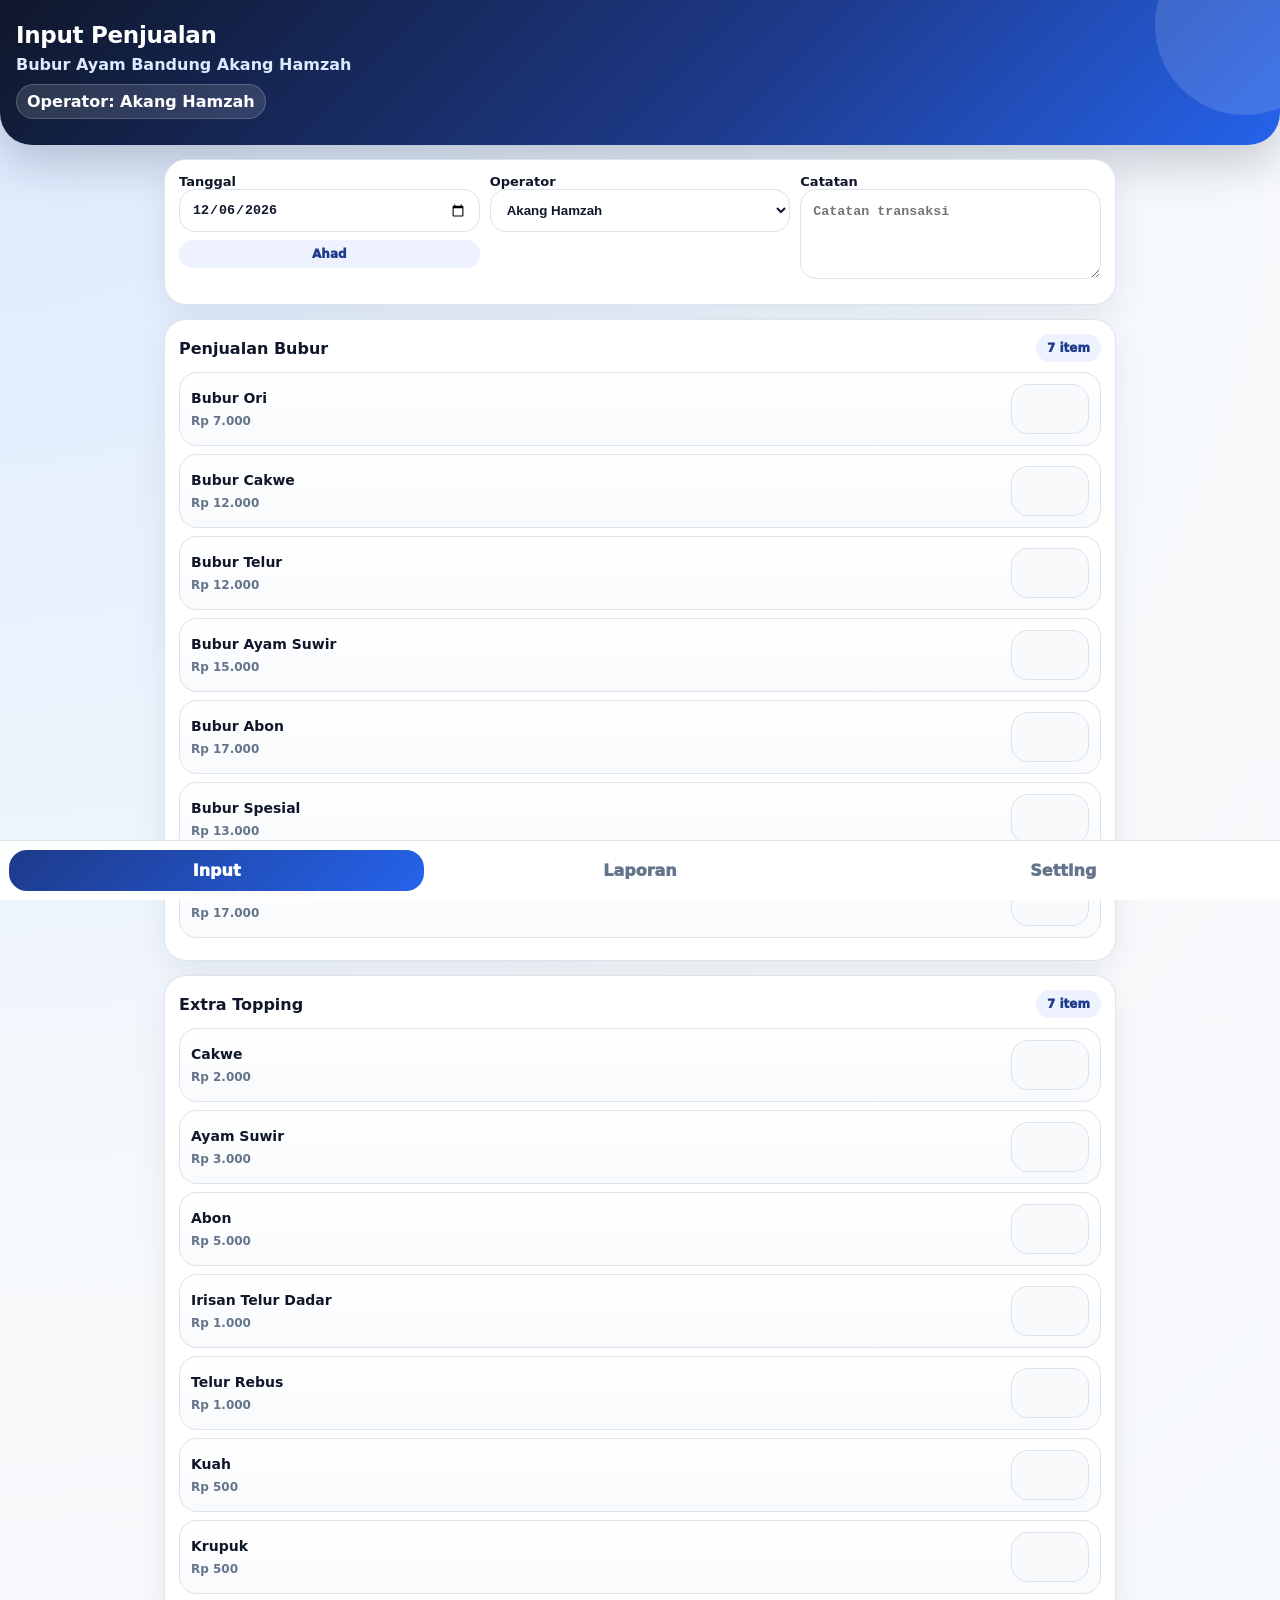
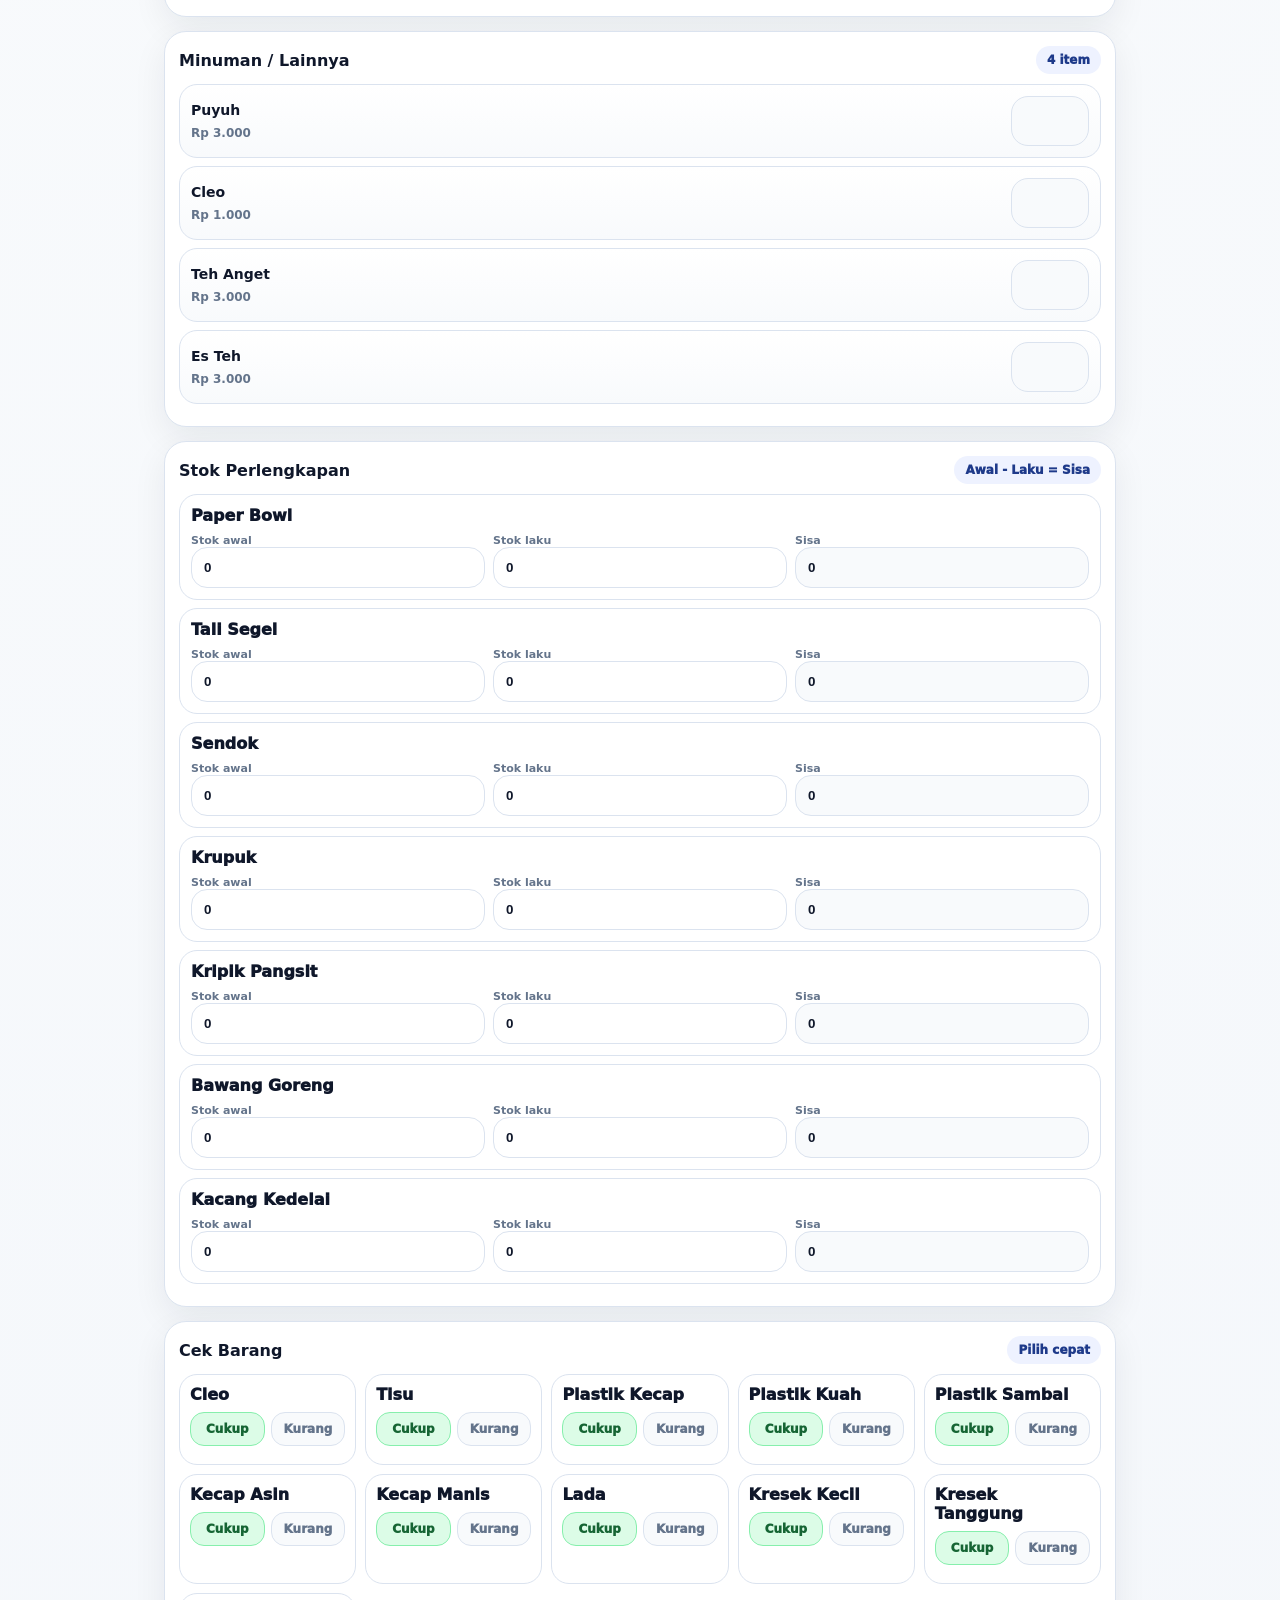
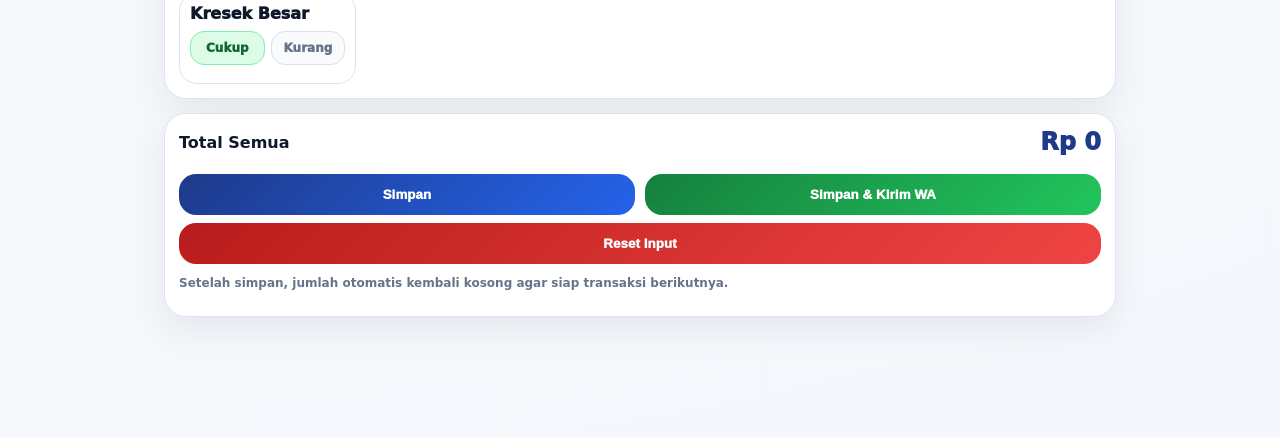
==== commit 658d030e: "Update index1.html" ====
--- a/index1.html
+++ b/index1.html
@@ -167,7 +167,8 @@
         <select id="operator" onchange="setOperatorBadge()"></select>
       </label>
       <label>Catatan
-        <input id="catatan" placeholder="Catatan transaksi">
+        <textarea id="catatan" placeholder="Catatan transaksi"
+style="min-height:90px;resize:vertical;line-height:1.5"></textarea>
       </label>
     </div>
   </section>
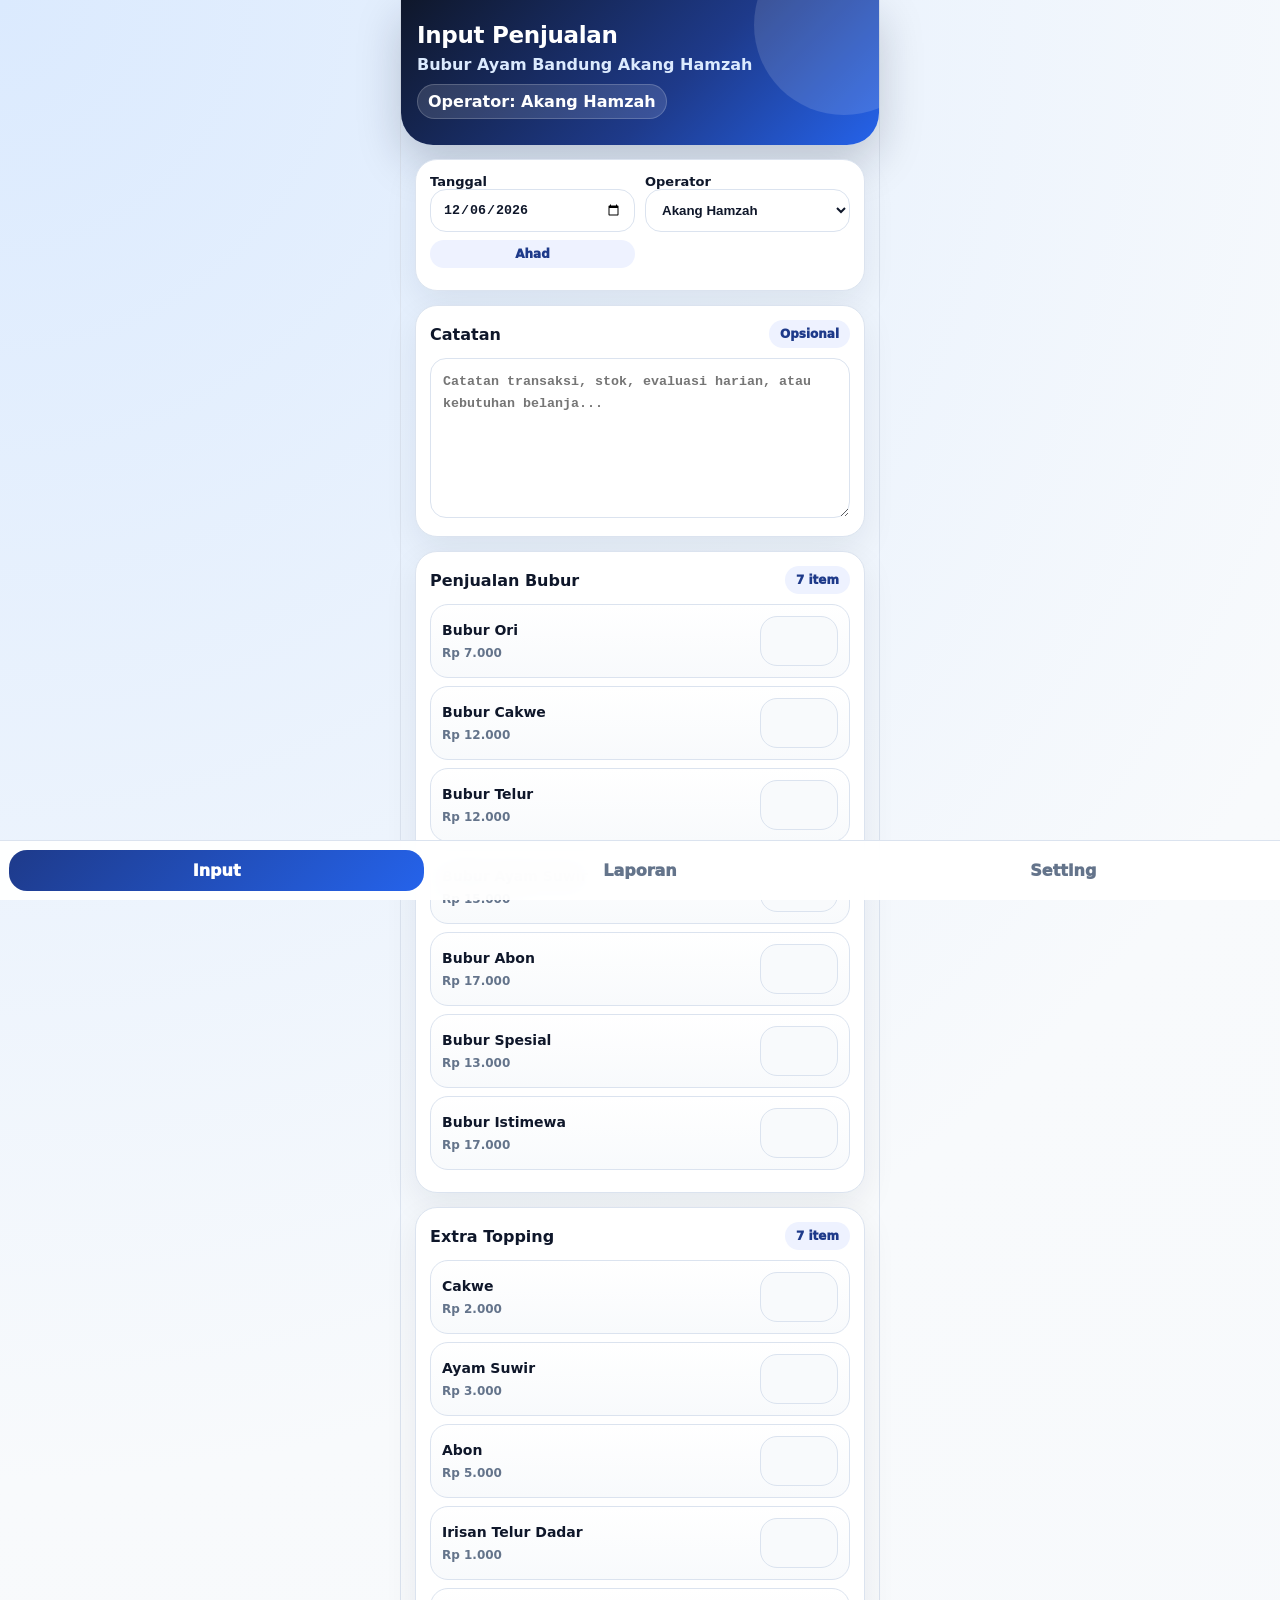
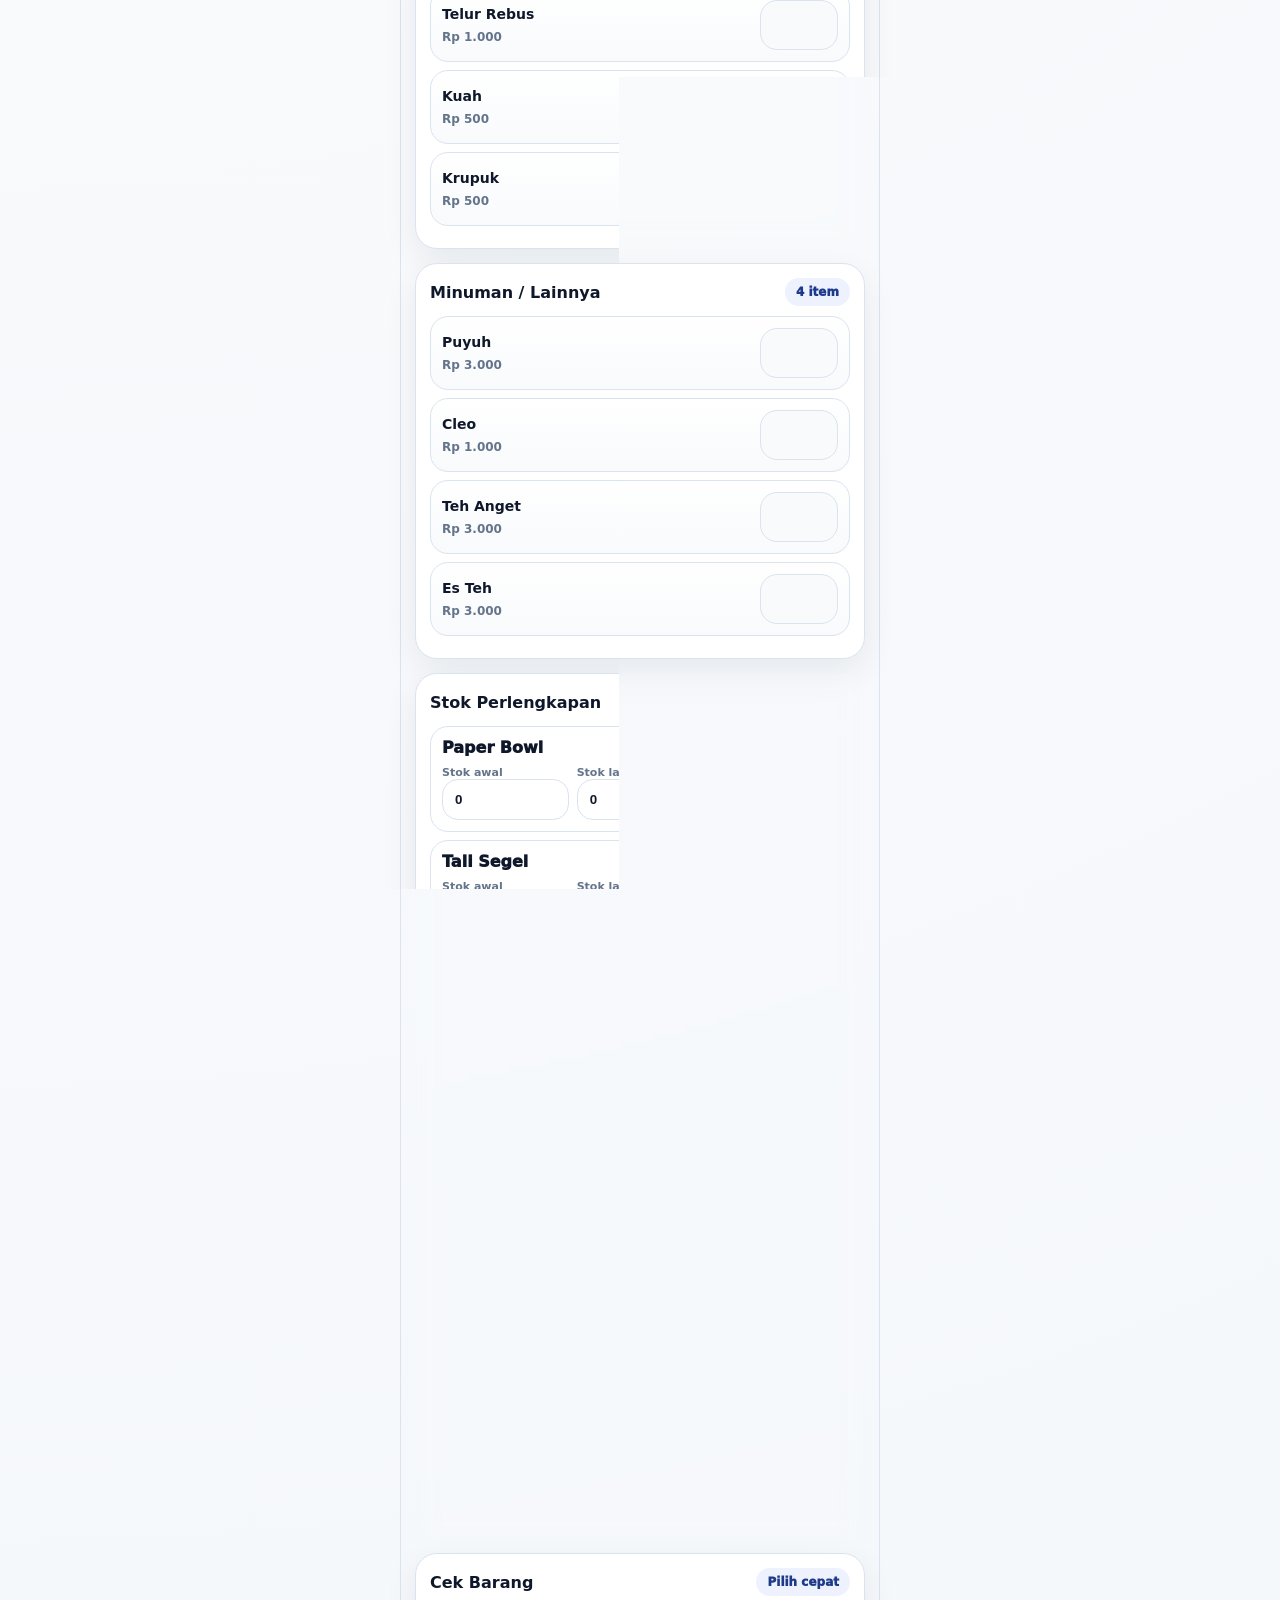
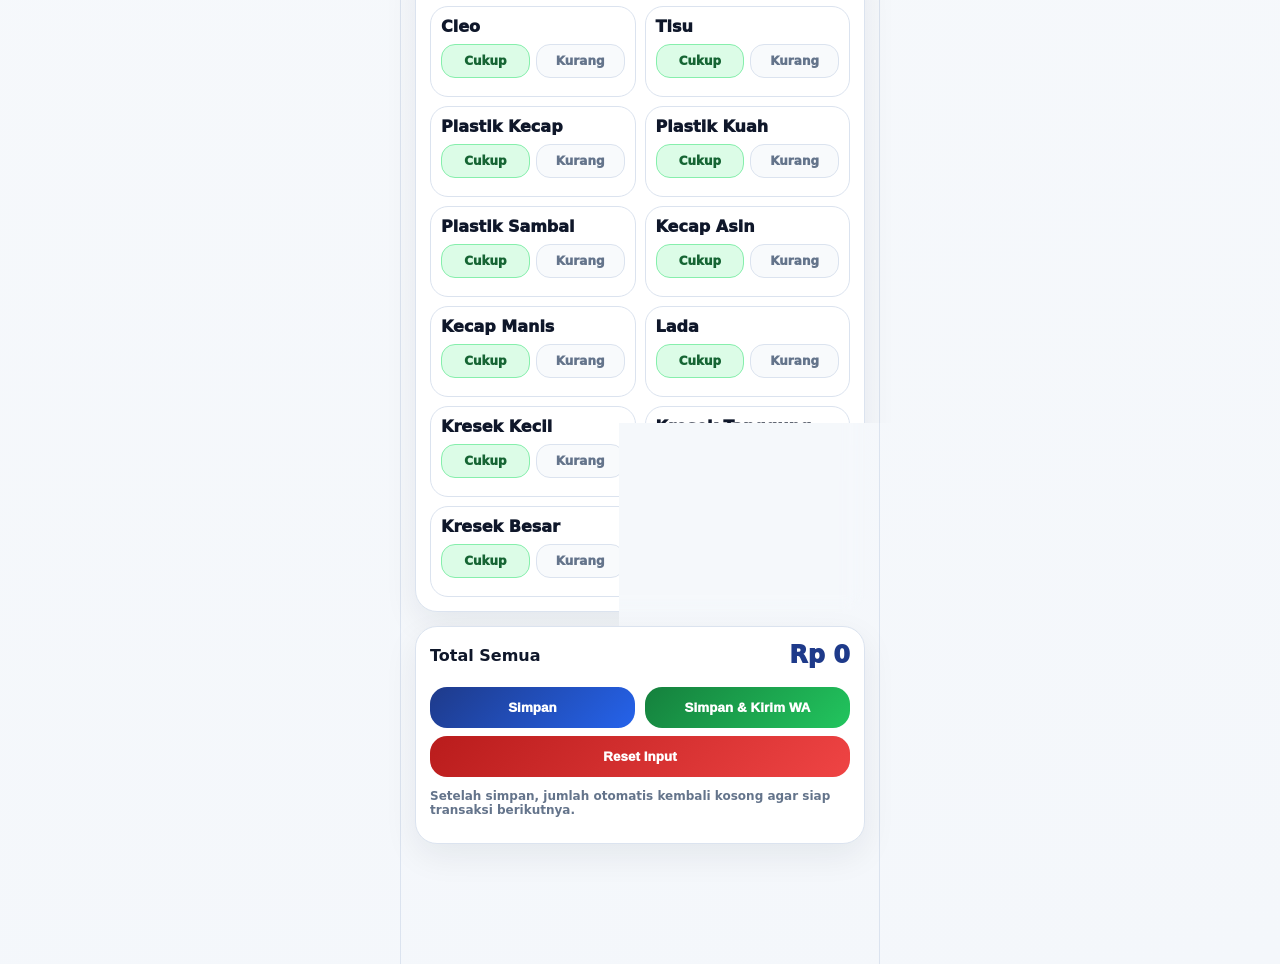
==== commit 3cc5c7b0: "Update index1.html" ====
--- a/index1.html
+++ b/index1.html
@@ -13,7 +13,8 @@
 *{box-sizing:border-box}
 html{scroll-behavior:smooth}
 body{
-  margin:0;font-family:Inter,system-ui,-apple-system,Segoe UI,Arial,sans-serif;
+  max-width:480px;
+  margin:0 auto;font-family:Inter,system-ui,-apple-system,Segoe UI,Arial,sans-serif;
   background:
     radial-gradient(circle at top left,#dbeafe 0,#f8fafc 34%,var(--bg) 100%);
   color:var(--text);padding-bottom:92px;
@@ -140,6 +141,8 @@
 @keyframes slideUp{from{opacity:0;transform:translateY(18px) scale(.98)}to{opacity:1;transform:translateY(0) scale(1)}}
 @media(min-width:620px){.confirm-backdrop{align-items:center}}
 
+@media(min-width:481px){body{border-left:1px solid var(--line);border-right:1px solid var(--line)}}
+
 @media(max-width:560px){
   .wrap{padding:10px}.card{padding:12px;border-radius:20px}
   .grid2{grid-template-columns:1fr}
@@ -166,11 +169,16 @@
       <label>Operator
         <select id="operator" onchange="setOperatorBadge()"></select>
       </label>
-      <label>Catatan
-        <textarea id="catatan" placeholder="Catatan transaksi"
-style="min-height:90px;resize:vertical;line-height:1.5"></textarea>
-      </label>
     </div>
+  </section>
+
+  <section class="card">
+    <div class="section-title">
+      <b>Catatan</b>
+      <span class="pill">Opsional</span>
+    </div>
+    <textarea id="catatan" placeholder="Catatan transaksi, stok, evaluasi harian, atau kebutuhan belanja..."
+style="min-height:160px;resize:vertical;line-height:1.6"></textarea>
   </section>
 
   <div id="area"></div>
@@ -467,7 +475,7 @@
 function kirimWA(){
   let d=buatData();
   simpan(true);
-  let txt=`*LAPORAN PENJUALAN*\nTanggal: ${d.tanggal}\nWaktu: ${d.waktu}\nOperator: ${d.operator||'-'}\n\n`;
+  let txt=`*LAPORAN PENJUALAN*\n\nHari : ${namaHari(d.tanggal)}\nTanggal : ${d.tanggal}\nWaktu : ${d.waktu}\nOperator : ${d.operator||'-'}\n\n`;
   [['produk',label('produk','Penjualan Bubur')],['extra',label('extra','Extra Topping')],['minuman',label('minuman','Minuman / Lainnya')]].forEach(([k,judul])=>{
     let ada=d[k].filter(x=>x.jumlah>0);
     txt+=`*${judul}*\n`+(ada.length?ada.map(x=>`${x.nama} ${x.jumlah} = ${rp(x.total)}`).join('\n'):'-')+'\n\n';
@@ -478,8 +486,15 @@
   }
   let kurang=d.kurang.filter(x=>x.kurang);
   if(kurang.length)txt+='*BARANG KURANG*\n'+kurang.map(x=>'- '+x.nama).join('\n')+'\n\n';
+  if(d.catatan){
+    txt+=`━━━━━━━━━━
+*CATATAN*
+━━━━━━━━━━
+${d.catatan}
+
+`;
+  }
   txt+=`*TOTAL: ${rp(d.total)}*`;
-  if(d.catatan)txt+=`\nCatatan: ${d.catatan}`;
   tampilToast('Transaksi tersimpan, WhatsApp dibuka');
   window.open('https://wa.me/?text='+encodeURIComponent(txt),'_blank');
 }
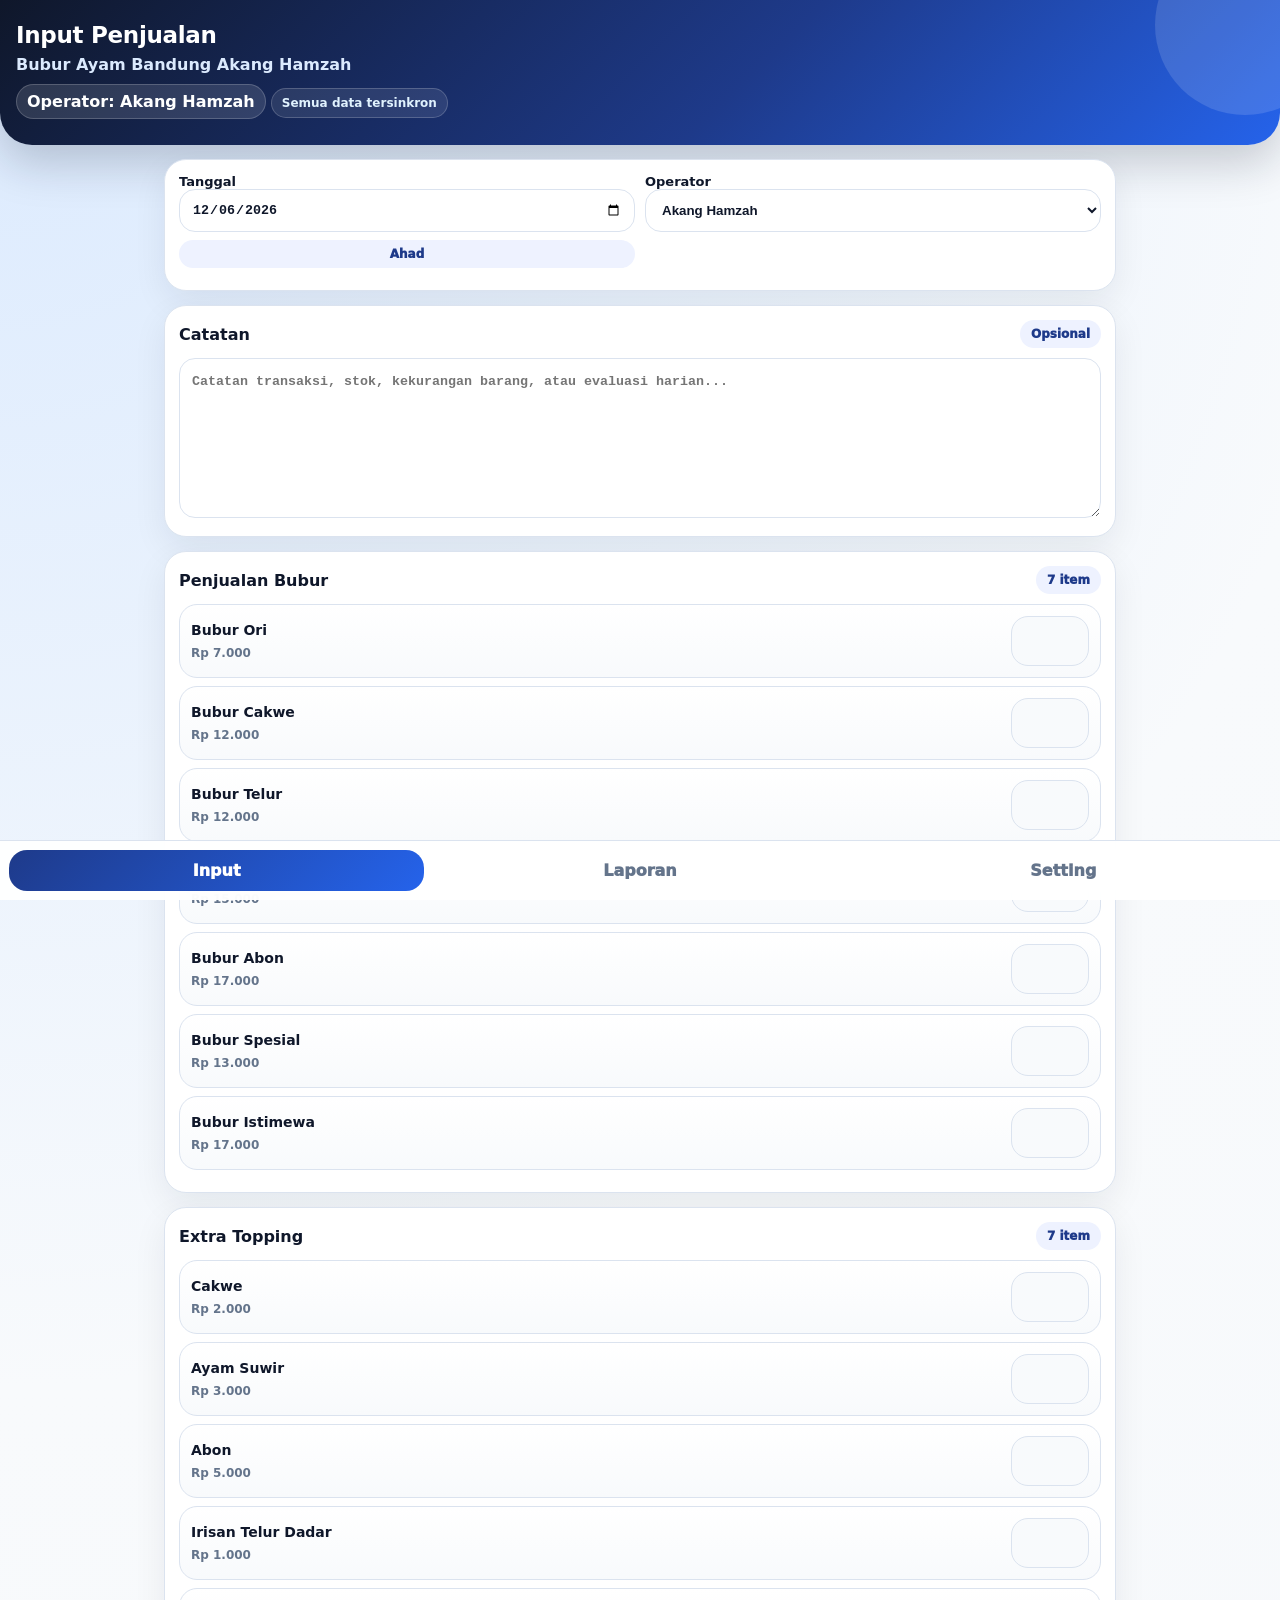
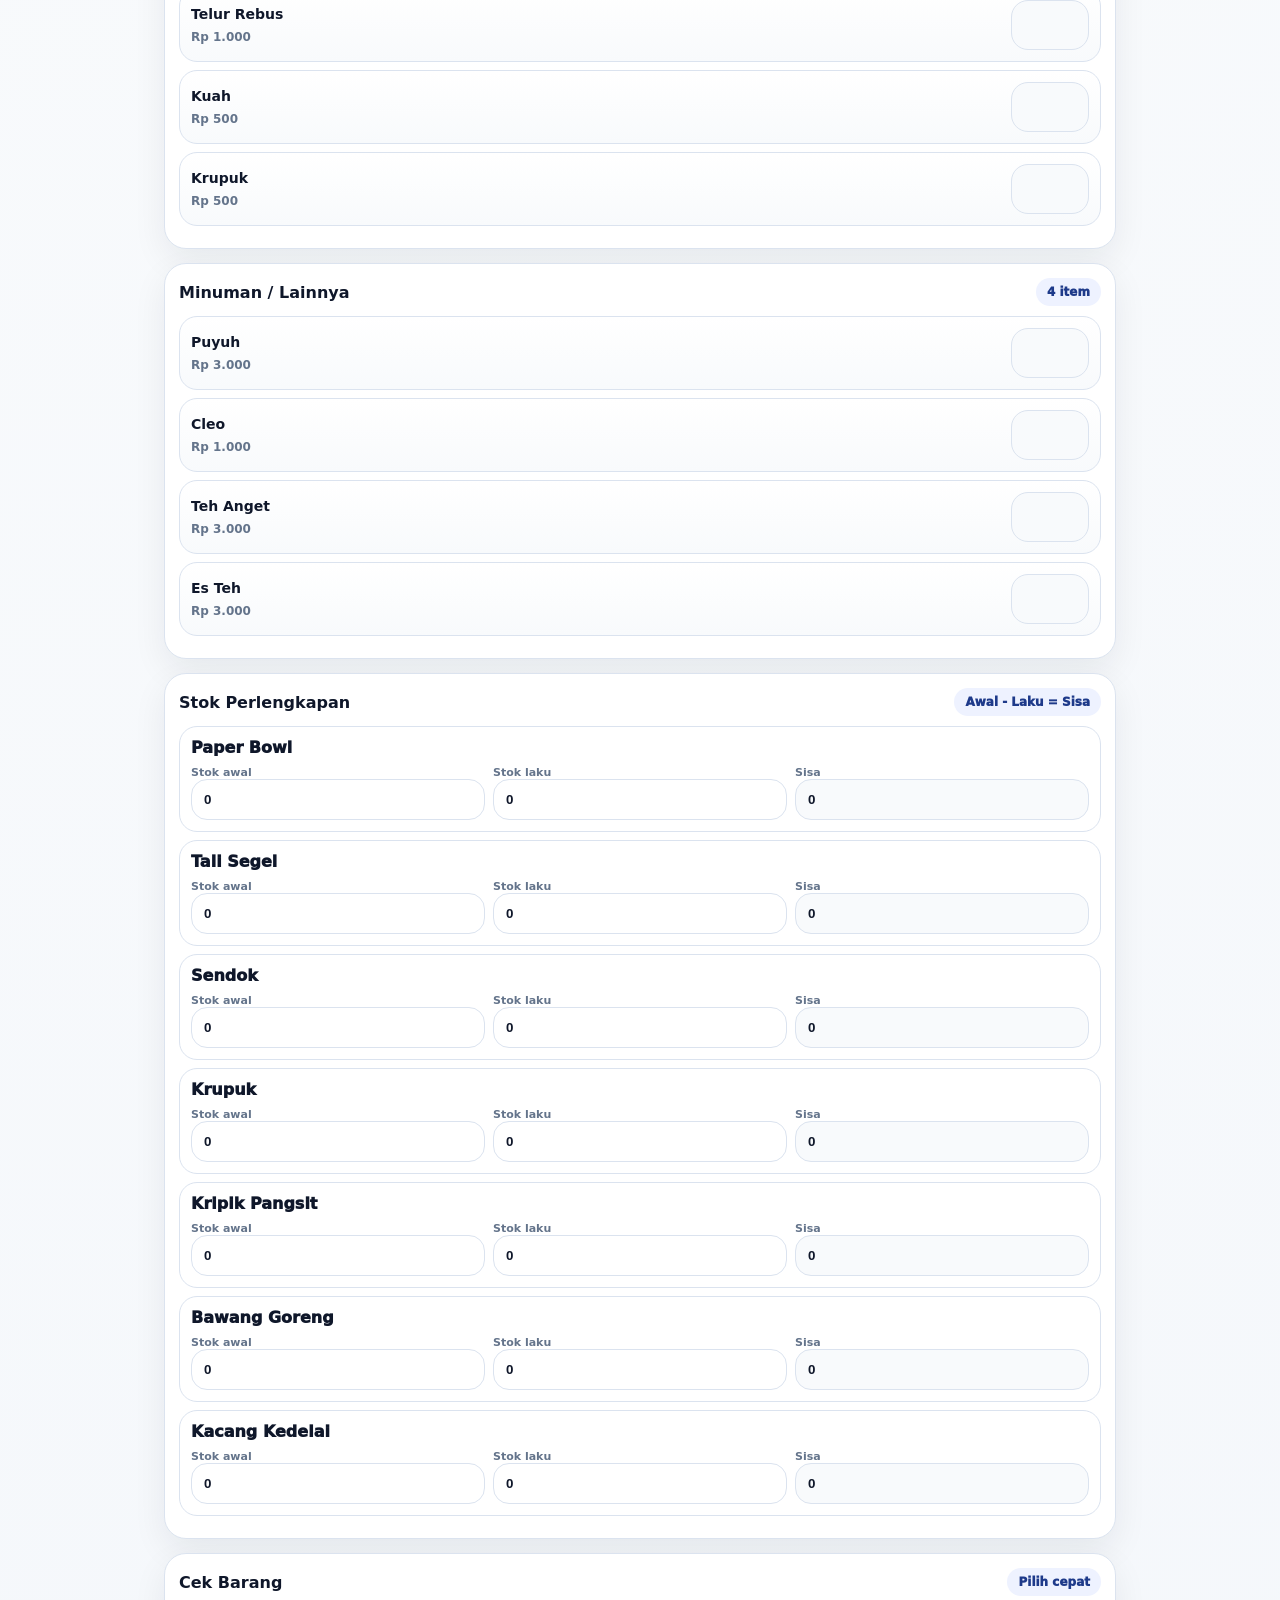
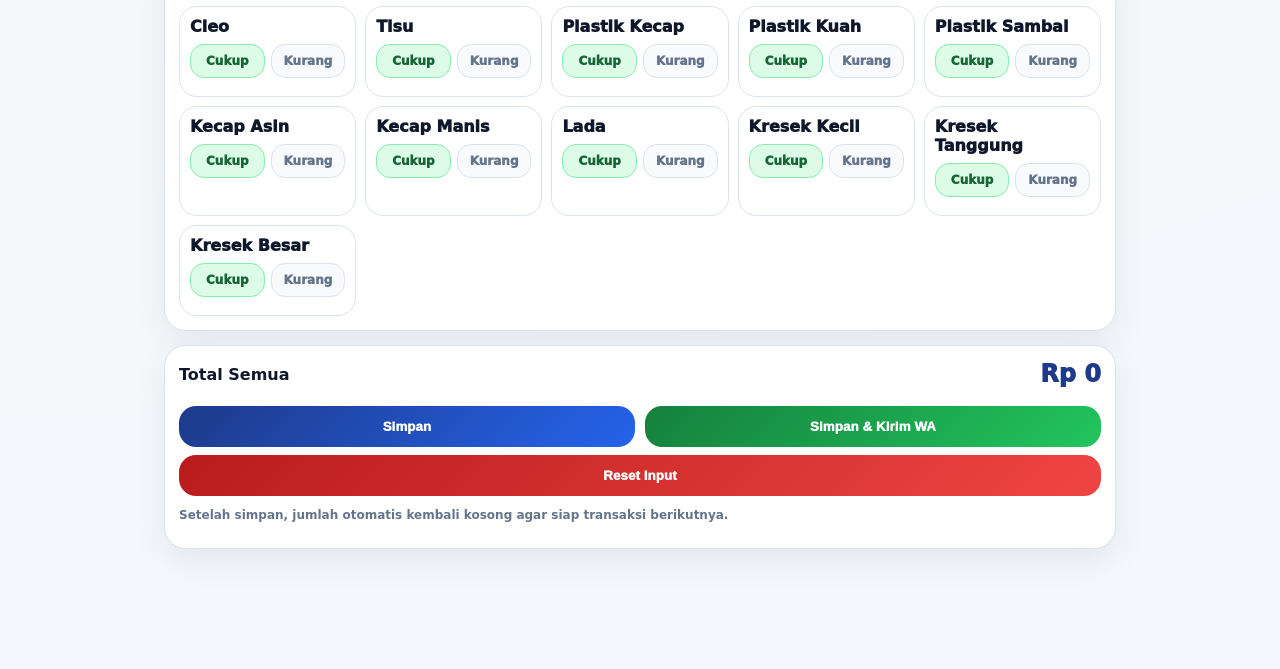
==== commit d582fec8: "Update index1.html" ====
--- a/index1.html
+++ b/index1.html
@@ -13,8 +13,7 @@
 *{box-sizing:border-box}
 html{scroll-behavior:smooth}
 body{
-  max-width:480px;
-  margin:0 auto;font-family:Inter,system-ui,-apple-system,Segoe UI,Arial,sans-serif;
+  margin:0;font-family:Inter,system-ui,-apple-system,Segoe UI,Arial,sans-serif;
   background:
     radial-gradient(circle at top left,#dbeafe 0,#f8fafc 34%,var(--bg) 100%);
   color:var(--text);padding-bottom:92px;
@@ -110,6 +109,11 @@
 .operator-badge{
   display:inline-flex;align-items:center;gap:6px;background:#ffffff20;border:1px solid #ffffff30;
   padding:7px 10px;border-radius:999px;margin-top:10px;font-weight:900;color:#fff;
+}
+.sync-status{
+  margin-top:8px;border:1px solid #ffffff30;background:#ffffff18;color:#e0f2fe;
+  display:inline-flex;gap:6px;align-items:center;padding:7px 10px;border-radius:999px;
+  font-weight:900;font-size:12px;
 }
 .toast{position:fixed;left:14px;right:14px;bottom:92px;z-index:120;display:none;justify-content:center}
 .toast.show{display:flex;animation:fadeIn .2s ease}
@@ -141,8 +145,6 @@
 @keyframes slideUp{from{opacity:0;transform:translateY(18px) scale(.98)}to{opacity:1;transform:translateY(0) scale(1)}}
 @media(min-width:620px){.confirm-backdrop{align-items:center}}
 
-@media(min-width:481px){body{border-left:1px solid var(--line);border-right:1px solid var(--line)}}
-
 @media(max-width:560px){
   .wrap{padding:10px}.card{padding:12px;border-radius:20px}
   .grid2{grid-template-columns:1fr}
@@ -157,6 +159,7 @@
   <h1>Input Penjualan</h1>
   <p data-brand></p>
   <div class="operator-badge" id="operatorBadge">Operator: -</div>
+  <div class="sync-status" id="syncStatus">IndexedDB + Firebase siap</div>
 </header>
 
 <main class="wrap">
@@ -177,7 +180,7 @@
       <b>Catatan</b>
       <span class="pill">Opsional</span>
     </div>
-    <textarea id="catatan" placeholder="Catatan transaksi, stok, evaluasi harian, atau kebutuhan belanja..."
+    <textarea id="catatan" placeholder="Catatan transaksi, stok, kekurangan barang, atau evaluasi harian..."
 style="min-height:160px;resize:vertical;line-height:1.6"></textarea>
   </section>
 
@@ -225,6 +228,90 @@
 };
 const DEFAULT_THEME={brand:'Bubur Ayam Bandung Akang Hamzah',bg:'#f4f7fb',card:'#ffffff',text:'#0f172a',primary:'#1e3a8a',accent:'#2563eb',success:'#15803d',danger:'#b91c1c'};
 const DEFAULT_OPERATORS=['Akang Hamzah','Operator 1','Operator 2'];
+
+const FIREBASE_URL='https://bubur-60a27-default-rtdb.asia-southeast1.firebasedatabase.app';
+const DB_NAME='bubur_akang_hamzah_db';
+const DB_VERSION=1;
+let dbPromise=null;
+
+
+function openDB(){
+  if(dbPromise)return dbPromise;
+  dbPromise=new Promise((resolve,reject)=>{
+    const req=indexedDB.open(DB_NAME,DB_VERSION);
+    req.onupgradeneeded=e=>{
+      const db=e.target.result;
+      if(!db.objectStoreNames.contains('laporan')){
+        const s=db.createObjectStore('laporan',{keyPath:'id'});
+        s.createIndex('tanggal','tanggal',{unique:false});
+        s.createIndex('synced','synced',{unique:false});
+      }
+      if(!db.objectStoreNames.contains('settings')){
+        db.createObjectStore('settings',{keyPath:'key'});
+      }
+    };
+    req.onsuccess=()=>resolve(req.result);
+    req.onerror=()=>reject(req.error);
+  });
+  return dbPromise;
+}
+async function idbPut(storeName,value){
+  const db=await openDB();
+  return new Promise((resolve,reject)=>{
+    const tx=db.transaction(storeName,'readwrite');
+    tx.objectStore(storeName).put(value);
+    tx.oncomplete=()=>resolve(true);
+    tx.onerror=()=>reject(tx.error);
+  });
+}
+async function idbGetAll(storeName){
+  const db=await openDB();
+  return new Promise((resolve,reject)=>{
+    const tx=db.transaction(storeName,'readonly');
+    const req=tx.objectStore(storeName).getAll();
+    req.onsuccess=()=>resolve(req.result||[]);
+    req.onerror=()=>reject(req.error);
+  });
+}
+async function saveTransactionIDB(d){
+  await idbPut('laporan',d);
+  return d;
+}
+async function syncToFirebase(d){
+  if(!navigator.onLine)throw new Error('offline');
+  const path=`/laporan/${encodeURIComponent(d.tanggal)}/${encodeURIComponent(d.id)}.json`;
+  const syncedAt=new Date().toISOString();
+  const payload={...d,synced:true,syncedAt};
+  const res=await fetch(FIREBASE_URL+path,{
+    method:'PUT',
+    headers:{'Content-Type':'application/json'},
+    body:JSON.stringify(payload)
+  });
+  if(!res.ok)throw new Error('Firebase gagal: '+res.status);
+  await idbPut('laporan',payload);
+  return payload;
+}
+async function syncPending(){
+  try{
+    const all=await idbGetAll('laporan');
+    const pending=all.filter(x=>!x.synced);
+    if(!pending.length){setSyncStatus('Semua data tersinkron');return}
+    setSyncStatus(`Sinkron ${pending.length} data...`);
+    for(const d of pending){
+      try{await syncToFirebase(d)}catch(e){}
+    }
+    const left=(await idbGetAll('laporan')).filter(x=>!x.synced).length;
+    setSyncStatus(left?`${left} data menunggu internet`:'Semua data tersinkron');
+  }catch(e){
+    setSyncStatus('IndexedDB belum siap');
+  }
+}
+function setSyncStatus(text){
+  const el=document.getElementById('syncStatus');
+  if(el)el.textContent=text;
+}
+window.addEventListener('online',syncPending);
+window.getLaporanIDB=async()=>await idbGetAll('laporan');
 
 function today(){return new Date(Date.now()-new Date().getTimezoneOffset()*60000).toISOString().slice(0,10)}
 
@@ -360,7 +447,7 @@
   let produk=ambilKel('produk'),extra=ambilKel('extra'),minuman=ambilKel('minuman');
   let total=[...produk,...extra,...minuman].reduce((a,b)=>a+b.total,0);
   return {
-    id:Date.now(),
+    id:String(Date.now())+'_'+Math.random().toString(36).slice(2,8),
     waktu:new Date().toLocaleString('id-ID'),
     tanggal:tanggal.value,
     operator:operator.value||'',
@@ -455,15 +542,25 @@
   clearTimeout(window.toastTimer);
   window.toastTimer=setTimeout(()=>toast.classList.remove('show'),2200);
 }
-function simpan(noAlert=false){
-  let d=buatData();
-  let key='laporan_'+d.tanggal;
-  let arr=safeJSON(key,[]);
-  if(!Array.isArray(arr))arr=[arr];
-  arr.push(d);
-  localStorage.setItem(key,JSON.stringify(arr));
-  if(!noAlert)tampilToast('Transaksi berhasil tersimpan');
-  resetForm();updateHari();
+async function simpan(noAlert=false){
+  let d={...buatData(),synced:false,createdAt:new Date().toISOString()};
+  try{
+    setSyncStatus('Menyimpan ke IndexedDB...');
+    await saveTransactionIDB(d);
+    setSyncStatus('Tersimpan lokal, sinkron Firebase...');
+    try{
+      await syncToFirebase(d);
+      if(!noAlert)tampilToast('Transaksi tersimpan di IndexedDB & Firebase');
+      setSyncStatus('Tersimpan di IndexedDB + Firebase');
+    }catch(e){
+      if(!noAlert)tampilToast('Tersimpan di HP. Firebase menunggu internet.');
+      setSyncStatus('Tersimpan lokal, Firebase tertunda');
+    }
+    resetForm();updateHari();
+  }catch(e){
+    tampilToast('Gagal menyimpan: '+(e.message||e));
+    setSyncStatus('Gagal menyimpan');
+  }
 }
 function resetForm(){
   document.querySelectorAll('input[type=number]:not([readonly])').forEach(x=>{x.value='0';markZero(x)});
@@ -472,9 +569,9 @@
   catatan.value='';
   hitung();
 }
-function kirimWA(){
+async function kirimWA(){
   let d=buatData();
-  simpan(true);
+  await simpan(true);
   let txt=`*LAPORAN PENJUALAN*\n\nHari : ${namaHari(d.tanggal)}\nTanggal : ${d.tanggal}\nWaktu : ${d.waktu}\nOperator : ${d.operator||'-'}\n\n`;
   [['produk',label('produk','Penjualan Bubur')],['extra',label('extra','Extra Topping')],['minuman',label('minuman','Minuman / Lainnya')]].forEach(([k,judul])=>{
     let ada=d[k].filter(x=>x.jumlah>0);
@@ -498,6 +595,7 @@
   tampilToast('Transaksi tersimpan, WhatsApp dibuka');
   window.open('https://wa.me/?text='+encodeURIComponent(txt),'_blank');
 }
+openDB().then(()=>syncPending()).catch(()=>setSyncStatus('IndexedDB tidak tersedia'));
 render();
 </script>
 </body>
